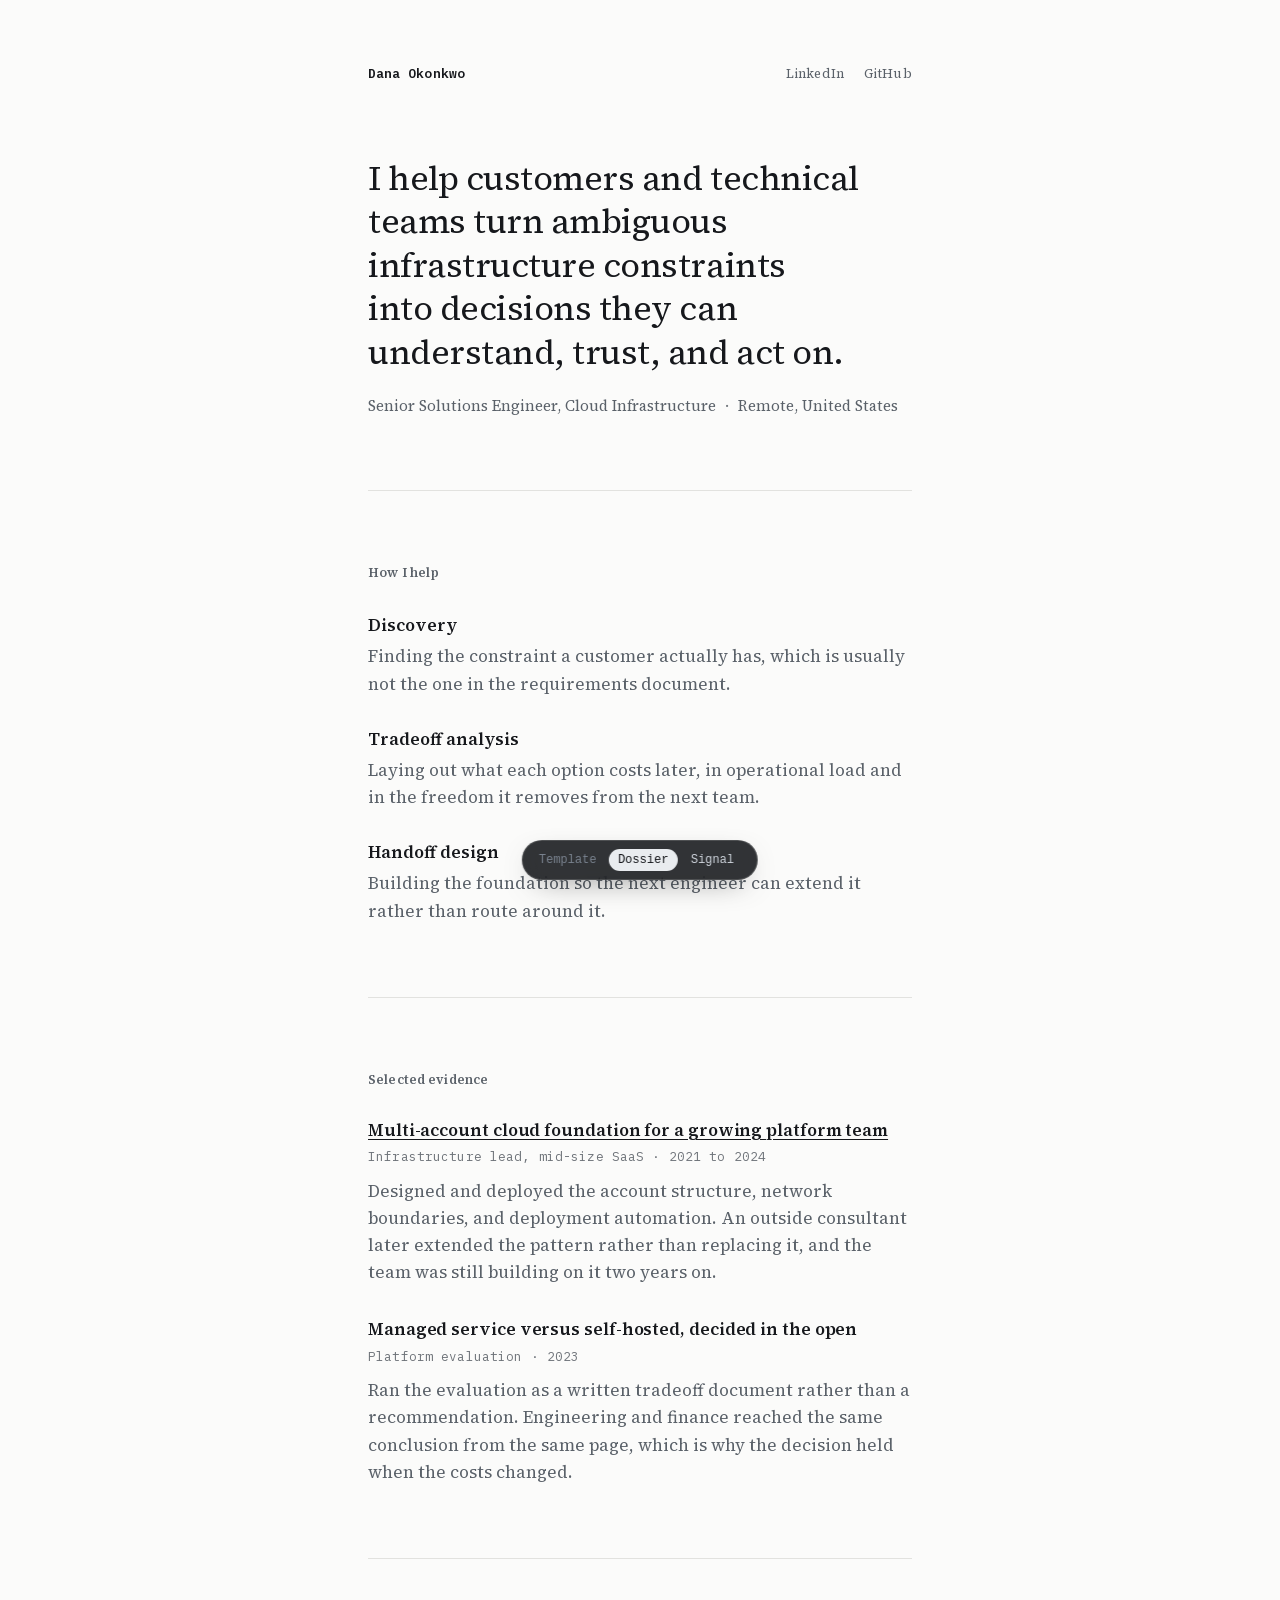
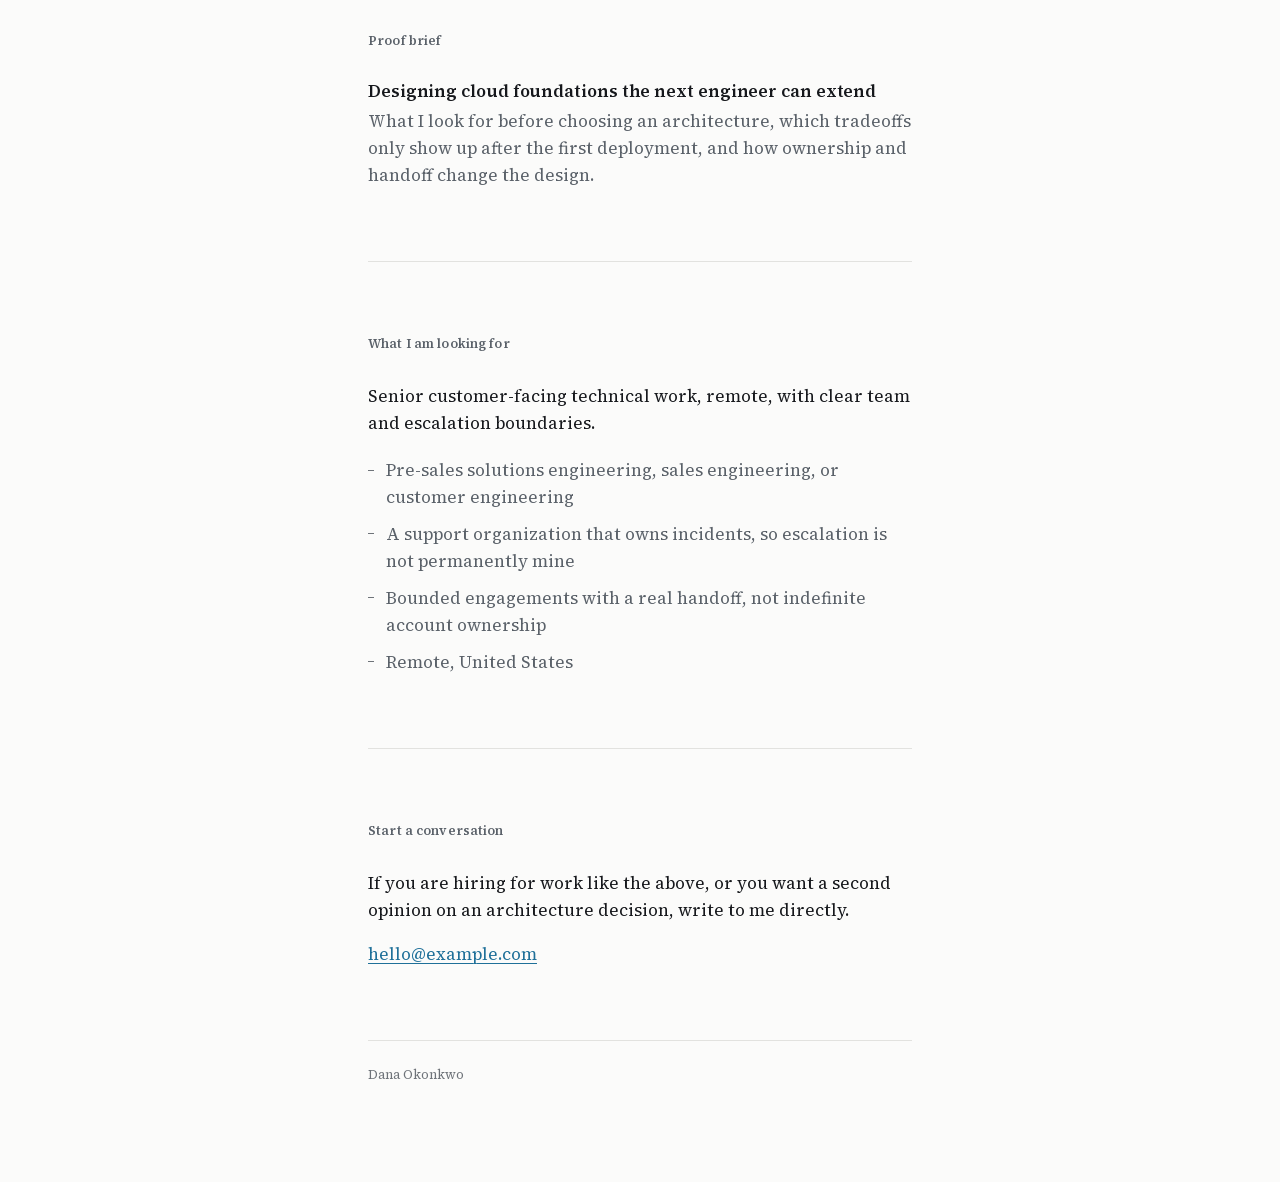
==== dossier/index.html @ f37e3291 "Update demo to v0.4.0, with the proof brief" ====
<!doctype html>
<html lang="en-US" data-theme="auto">
<head>
<meta charset="utf-8">
<meta name="viewport" content="width=device-width, initial-scale=1">

<title>Dana Okonkwo — Senior Solutions Engineer, Cloud Infrastructure</title>
<meta name="description" content="I help customers and technical teams turn ambiguous infrastructure constraints into decisions they can understand, trust, and act on.">
<meta name="robots" content="noindex, nofollow">
<link rel="canonical" href="https://taylorbanks.github.io/canonical-pages-demo/dossier/">

<!-- Fallback for hosts that will not set response headers. Real headers in
     _headers and .htaccess take precedence where they are honoured. -->
<meta http-equiv="Content-Security-Policy" content="default-src &#39;none&#39;; style-src &#39;self&#39;; img-src &#39;self&#39; data:; font-src &#39;self&#39;; script-src &#39;none&#39;; form-action &#39;none&#39;; base-uri &#39;none&#39;">

<meta property="og:type" content="profile">
<meta property="og:title" content="Dana Okonkwo — Senior Solutions Engineer, Cloud Infrastructure">
<meta property="og:description" content="I help customers and technical teams turn ambiguous infrastructure constraints into decisions they can understand, trust, and act on.">
<meta property="og:url" content="https://taylorbanks.github.io/canonical-pages-demo/dossier/">
<meta name="twitter:card" content="summary">

<link rel="preload" href="fonts/source-serif-var.woff2" as="font" type="font/woff2" crossorigin>
<link rel="stylesheet" href="style.css">

<script type="application/ld+json">
{
  "@context": "https://schema.org",
  "@graph": [
    {
      "@type": "Person",
      "@id": "https://taylorbanks.github.io/canonical-pages-demo/dossier/#person",
      "name": "Dana Okonkwo",
      "url": "https://taylorbanks.github.io/canonical-pages-demo/dossier",
      "jobTitle": "Senior Solutions Engineer, Cloud Infrastructure",
      "description": "I help customers and technical teams turn ambiguous infrastructure constraints into decisions they can understand, trust, and act on.",
      "alternateName": "Dana",
      "address": {
        "@type": "PostalAddress",
        "addressLocality": "Remote, United States"
      },
      "email": "mailto:hello@example.com",
      "sameAs": [
        "https://www.linkedin.com/in/example/",
        "https://github.com/example"
      ]
    },
    {
      "@type": "ProfilePage",
      "@id": "https://taylorbanks.github.io/canonical-pages-demo/dossier/#page",
      "url": "https://taylorbanks.github.io/canonical-pages-demo/dossier",
      "name": "Dana Okonkwo — Senior Solutions Engineer, Cloud Infrastructure",
      "mainEntity": {
        "@id": "https://taylorbanks.github.io/canonical-pages-demo/dossier/#person"
      },
      "inLanguage": "en-US"
    }
  ]
}
</script>
<link rel="stylesheet" href="../demo.css">
</head>

<body>
<a class="skip" href="#main">Skip to content</a>

<header class="masthead">
  <p class="name">Dana Okonkwo</p>

  <nav aria-label="Profiles">
    <ul class="profiles">
      <li><a href="https://www.linkedin.com/in/example/" rel="me noopener">LinkedIn</a></li><li><a href="https://github.com/example" rel="me noopener">GitHub</a></li>
    </ul>
  </nav>

</header>

<main id="main">

  <section class="lede">
    <h1>I help customers and technical teams turn ambiguous infrastructure constraints into decisions they can understand, trust, and act on.</h1>

    <p class="headline">
      <span class="seg">Senior Solutions Engineer, Cloud Infrastructure</span><span class="sep" aria-hidden="true">·</span><span class="seg loc">Remote, United States</span>
    </p>

  </section>

  <section>
    <h2>How I help</h2>
    <dl class="capabilities">

      <div>
        <dt>Discovery</dt>
        <dd>Finding the constraint a customer actually has, which is usually not the one in the requirements document.</dd>
      </div>

      <div>
        <dt>Tradeoff analysis</dt>
        <dd>Laying out what each option costs later, in operational load and in the freedom it removes from the next team.</dd>
      </div>

      <div>
        <dt>Handoff design</dt>
        <dd>Building the foundation so the next engineer can extend it rather than route around it.</dd>
      </div>

    </dl>
  </section>

  <section>
    <h2>Selected evidence</h2>

    <article class="entry">
      <h3><a href="designing-cloud-foundations/">Multi-account cloud foundation for a growing platform team</a></h3>
      <p class="meta">Infrastructure lead, mid-size SaaS · 2021 to 2024</p>
      <p>Designed and deployed the account structure, network boundaries, and deployment automation. An outside consultant later extended the pattern rather than replacing it, and the team was still building on it two years on.</p>
    </article>

    <article class="entry">
      <h3>Managed service versus self-hosted, decided in the open</h3>
      <p class="meta">Platform evaluation · 2023</p>
      <p>Ran the evaluation as a written tradeoff document rather than a recommendation. Engineering and finance reached the same conclusion from the same page, which is why the decision held when the costs changed.</p>
    </article>

  </section>

  <section>
    <h2>Proof brief</h2>
    <article class="entry">
      <h3>Designing cloud foundations the next engineer can extend</h3>
      <p>What I look for before choosing an architecture, which tradeoffs only show up after the first deployment, and how ownership and handoff change the design.</p>
    </article>
  </section>

  <section>
    <h2>What I am looking for</h2>
    <p>Senior customer-facing technical work, remote, with clear team and escalation boundaries.</p>

    <ul class="criteria">
      <li>Pre-sales solutions engineering, sales engineering, or customer engineering</li><li>A support organization that owns incidents, so escalation is not permanently mine</li><li>Bounded engagements with a real handoff, not indefinite account ownership</li><li>Remote, United States</li>
    </ul>

  </section>

  <section class="next-step">
    <h2>Start a conversation</h2>
    <p>If you are hiring for work like the above, or you want a second opinion on an architecture decision, write to me directly.</p>
    <p class="contact"><a href="mailto:hello@example.com">hello@example.com</a></p>
  </section>

</main>

<footer>
  <p>Dana Okonkwo</p>
</footer>

<div class="demo-bar">
  <span class="cap">Template</span>
  <nav aria-label="Template"><a href="../dossier/" aria-current="page" class="on">Dossier</a><a href="../signal/">Signal</a></nav>
  
</div>
</body>
</html>
---- dossier/style.css ----
/* =========================================================================
   Dossier
   Restrained, typographic, no motion, no script, no network requests.
   The only value the generator substitutes is --accent.
   ========================================================================= */

/* Fonts ship in the folder. Nothing is fetched from a CDN, so the page still
   makes zero outbound requests and the security headers stay as strict as
   they were. Source Serif is a variable file: one download covers every
   weight, which is why there is a range here instead of two @font-face rules.
   Both faces are SIL Open Font License. */

@font-face {
  font-family: "Source Serif 4";
  src: url("fonts/source-serif-var.woff2") format("woff2-variations");
  font-weight: 200 900;
  font-style: normal;
  font-display: swap;
}

@font-face {
  font-family: "IBM Plex Mono";
  src: url("fonts/plex-mono-400.woff2") format("woff2");
  font-weight: 400;
  font-style: normal;
  font-display: swap;
}

@font-face {
  font-family: "IBM Plex Mono";
  src: url("fonts/plex-mono-600.woff2") format("woff2");
  font-weight: 600;
  font-style: normal;
  font-display: swap;
}

:root {
  --accent: #1F7099;

  --ink:        #16181c;
  --ink-muted:  #5a6169;
  --ink-faint:  #6e7379;
  --page:       #fbfbfa;
  --rule:       #e2e2df;

  --measure: 34rem;
  --gap: clamp(2.5rem, 6vw, 4.5rem);

  /* Dossier reads as a document, so it is set in a serif. Signal is the sans
     one. Two templates that share a schema should not also share a face. */
  --font: "Source Serif 4", Charter, "Bitstream Charter", Georgia, serif;
  --font-mono: "IBM Plex Mono", ui-monospace, SFMono-Regular, Menlo, monospace;
}

@media (prefers-color-scheme: dark) {
  :root:not([data-theme="light"]) {
    --ink:       #e8e8e6;
    --ink-muted: #9ba1a8;
    --ink-faint: #798088;
    --page:      #121316;
    --rule:      #2a2c31;
  }
}

:root[data-theme="dark"] {
  --ink:       #e8e8e6;
  --ink-muted: #9ba1a8;
  --ink-faint: #798088;
  --page:      #121316;
  --rule:      #2a2c31;
}

/* ---------------------------------------------------------------- base --- */

*, *::before, *::after { box-sizing: border-box; }

html {
  -webkit-text-size-adjust: 100%;
  text-size-adjust: 100%;
  scroll-behavior: smooth;
}

body {
  margin: 0;
  padding: clamp(2rem, 5vw, 4rem) clamp(1.25rem, 5vw, 2rem) 6rem;
  background: var(--page);
  color: var(--ink);
  font-family: var(--font);
  font-size: clamp(1rem, 0.97rem + 0.15vw, 1.0625rem);
  line-height: 1.6;
  font-variant-numeric: tabular-nums;
  font-feature-settings: "kern", "liga";
  -webkit-font-smoothing: antialiased;
}

body > * {
  max-width: var(--measure);
  margin-inline: auto;
}

p { margin: 0 0 1rem; }
p:last-child { margin-bottom: 0; }

a {
  color: var(--accent);
  text-decoration: underline;
  text-decoration-thickness: 1px;
  text-underline-offset: 0.18em;
}

a:hover { text-decoration-thickness: 2px; }

:focus-visible {
  outline: 2px solid var(--accent);
  outline-offset: 3px;
  border-radius: 2px;
}

.skip {
  position: absolute;
  left: -9999px;
}

.skip:focus {
  position: static;
  display: inline-block;
  margin-bottom: 1rem;
}

/* ------------------------------------------------------------ masthead --- */

.masthead {
  display: flex;
  flex-wrap: wrap;
  gap: 0.75rem 1.5rem;
  align-items: baseline;
  justify-content: space-between;
  margin-bottom: var(--gap);
}

.name {
  margin: 0;
  font-family: var(--font-mono);
  font-size: 0.8125rem;
  font-weight: 600;
  letter-spacing: 0.005em;
  color: var(--ink);
}

.profiles {
  display: flex;
  flex-wrap: wrap;
  gap: 1.25rem;
  margin: 0;
  padding: 0;
  list-style: none;
  font-size: 0.8125rem;
  letter-spacing: 0.02em;
}

.profiles a {
  color: var(--ink-muted);
  text-decoration: none;
}

.profiles a:hover {
  color: var(--accent);
  text-decoration: underline;
  text-underline-offset: 0.2em;
}

/* ---------------------------------------------------------------- lede --- */

.lede { margin-bottom: var(--gap); }

h1 {
  margin: 0;
  font-size: clamp(1.5rem, 1.15rem + 1.7vw, 2.125rem);
  font-weight: 400;
  line-height: 1.28;
  letter-spacing: -0.014em;
  text-wrap: balance;
}

/* Role and location are separate flex items, so when the line runs out of room
   it breaks between them instead of orphaning the last word of the location. */

.headline {
  display: flex;
  flex-wrap: wrap;
  align-items: baseline;
  gap: 0.3rem 0.6em;
  margin: 1.25rem 0 0;
  font-size: 0.9375rem;
  color: var(--ink-muted);
}

.headline .sep { color: var(--ink-faint); }
.headline .loc { white-space: nowrap; }
.headline .seg:not(.loc) { text-wrap: balance; }

/* ------------------------------------------------------------ sections --- */

section + section,
main > section:not(.lede) {
  padding-top: var(--gap);
  border-top: 1px solid var(--rule);
  margin-top: var(--gap);
}

h2 {
  margin: 0 0 1.75rem;
  font-size: 0.8125rem;
  font-weight: 600;
  letter-spacing: 0.01em;
  color: var(--ink-muted);
}

h3 {
  margin: 0 0 0.3rem;
  font-size: 1.0625rem;
  font-weight: 600;
  line-height: 1.35;
  letter-spacing: -0.005em;
}

h3 a { color: inherit; }

/* -------------------------------------------------------- capabilities --- */

.capabilities {
  margin: 0;
  display: grid;
  gap: 1.75rem;
}

.capabilities dt {
  font-weight: 600;
  margin-bottom: 0.25rem;
}

.capabilities dd {
  margin: 0;
  color: var(--ink-muted);
}

/* ------------------------------------------------------------- entries --- */

.entry + .entry {
  margin-top: 2rem;
}

.entry .meta {
  margin: 0 0 0.7rem;
  font-family: var(--font-mono);
  font-size: 0.78125rem;
  letter-spacing: 0.01em;
  color: var(--ink-faint);
}

.entry p:not(.meta) {
  color: var(--ink-muted);
}

/* ------------------------------------------------------------ criteria --- */

.criteria {
  margin: 1.25rem 0 0;
  padding: 0;
  list-style: none;
  display: grid;
  gap: 0.6rem;
  color: var(--ink-muted);
}

.criteria li {
  padding-left: 1.1rem;
  position: relative;
}

.criteria li::before {
  content: "";
  position: absolute;
  left: 0;
  top: 0.72em;
  width: 0.4rem;
  height: 1px;
  background: var(--ink-faint);
}

/* ----------------------------------------------------------- next step --- */

.contact {
  font-size: 1.0625rem;
}

/* -------------------------------------------------------------- footer --- */

footer {
  margin-top: var(--gap);
  padding-top: 1.5rem;
  border-top: 1px solid var(--rule);
  font-size: 0.8125rem;
  color: var(--ink-faint);
}

/* --------------------------------------------------------------- print ---
   Recruiters and hiring managers print this page or save it to PDF. It should
   survive that without a stylesheet written for a screen.
   ------------------------------------------------------------------------ */

@media (prefers-reduced-motion: reduce) {
  html { scroll-behavior: auto; }
}

@media print {
  :root {
    --ink: #000;
    --ink-muted: #222;
    --ink-faint: #555;
    --page: #fff;
    --rule: #ccc;
  }

  body {
    padding: 0;
    font-size: 10.5pt;
    line-height: 1.45;
  }

  .skip, .profiles a[href^="http"]::after { display: none; }

  a { color: #000; text-decoration: none; }

  .profiles a::after,
  .contact a::after {
    content: " (" attr(href) ")";
    font-size: 8.5pt;
    color: #555;
  }

  section, .entry { break-inside: avoid; }
  h2, h3 { break-after: avoid; }
}

/* --------------------------------------------------------------- brief ---
   The proof-brief page. Same page furniture, plus the prose styles a piece of
   writing needs and the front page never did.
   ------------------------------------------------------------------------ */

.masthead .name a { color: inherit; text-decoration: none; }
.masthead .name a:hover { color: var(--accent); }

.brief h1 {
  font-size: clamp(1.5rem, 1.15rem + 1.7vw, 2.125rem);
  margin-bottom: 1.25rem;
}

.brief .standfirst {
  margin: 0 0 1.25rem;
  font-size: 1.125rem;
  line-height: 1.5;
  color: var(--ink-muted);
  text-wrap: pretty;
}

.brief .byline {
  margin: 0 0 2.5rem;
  padding-bottom: 2rem;
  border-bottom: 1px solid var(--rule);
  font-family: var(--font-mono);
  font-size: 0.78125rem;
  color: var(--ink-faint);
}

.brief .byline .sep { color: var(--rule); }

.prose > * { margin: 0 0 1.15rem; }
.prose > *:last-child { margin-bottom: 0; }

.prose p { text-wrap: pretty; }

.prose h2 {
  margin: 2.5rem 0 0.85rem;
  font-size: 1.1875rem;
  font-weight: 600;
  letter-spacing: -0.006em;
  text-transform: none;
  color: var(--ink);
}

.prose h3 {
  margin: 2rem 0 0.6rem;
  font-size: 1.0625rem;
  font-weight: 600;
}

.prose ul, .prose ol { padding-left: 1.35rem; }
.prose li { margin-bottom: 0.5rem; }
.prose li::marker { color: var(--ink-faint); }

.prose blockquote {
  margin: 2rem 0;
  padding-left: 1.25rem;
  border-left: 2px solid var(--rule);
  color: var(--ink-muted);
  font-style: italic;
}

.prose blockquote p { margin: 0; }

.prose code {
  font-family: var(--font-mono);
  font-size: 0.875em;
  padding: 0.1em 0.35em;
  border-radius: 3px;
  background: color-mix(in srgb, var(--ink) 7%, transparent);
}

.prose hr {
  margin: 2.5rem 0;
  border: 0;
  border-top: 1px solid var(--rule);
}

.back {
  margin-top: var(--gap);
  padding-top: 1.5rem;
  border-top: 1px solid var(--rule);
  font-size: 0.9375rem;
}
---- demo.css ----
/* Demo chrome. Injected into the deployed copies only; no client download
   contains this file. It carries its own colours rather than inheriting the
   page's, because it has to stay readable on a light template and a dark one.
   Fixed to the bottom so it never fights Signal's sticky masthead. */

.demo-bar {
  position: fixed;
  z-index: 100;
  left: 50%;
  bottom: 1.25rem;
  transform: translateX(-50%);

  display: flex;
  align-items: center;
  flex-wrap: wrap;
  justify-content: center;
  gap: 0.35rem 0.6rem;

  max-width: calc(100vw - 2rem);
  padding: 0.5rem 0.85rem;
  border: 1px solid rgba(255, 255, 255, 0.14);
  border-radius: 999px;
  background: rgba(16, 18, 22, 0.86);
  backdrop-filter: blur(14px) saturate(1.3);
  -webkit-backdrop-filter: blur(14px) saturate(1.3);
  box-shadow: 0 10px 30px -14px rgba(0, 0, 0, 0.7);

  font-family: ui-monospace, SFMono-Regular, "SF Mono", Menlo, Consolas, monospace;
  font-size: 0.75rem;
  line-height: 1;
  color: #cfd5dd;
}

.demo-bar nav {
  display: flex;
  gap: 0.2rem;
}

.demo-bar .cap {
  color: #79828e;
  padding-inline: 0.15rem;
}

.demo-bar .rule {
  width: 1px;
  align-self: stretch;
  margin-inline: 0.3rem;
  background: rgba(255, 255, 255, 0.14);
}

.demo-bar a {
  display: inline-block;
  padding: 0.32rem 0.6rem;
  border-radius: 999px;
  color: #cfd5dd;
  text-decoration: none;
  transition: background 0.15s ease, color 0.15s ease;
}

.demo-bar a:hover {
  background: rgba(255, 255, 255, 0.09);
  color: #fff;
  text-decoration: none;
}

.demo-bar a.on {
  background: #e9ecef;
  color: #14161a;
}

.demo-bar a:focus-visible {
  outline: 2px solid #7fb6d6;
  outline-offset: 2px;
}

/* Keep the bar clear of the page's own last line on short viewports. */
@media (max-height: 34rem) {
  .demo-bar { position: static; transform: none; margin: 2rem auto; }
}

@media print {
  .demo-bar { display: none !important; }
}
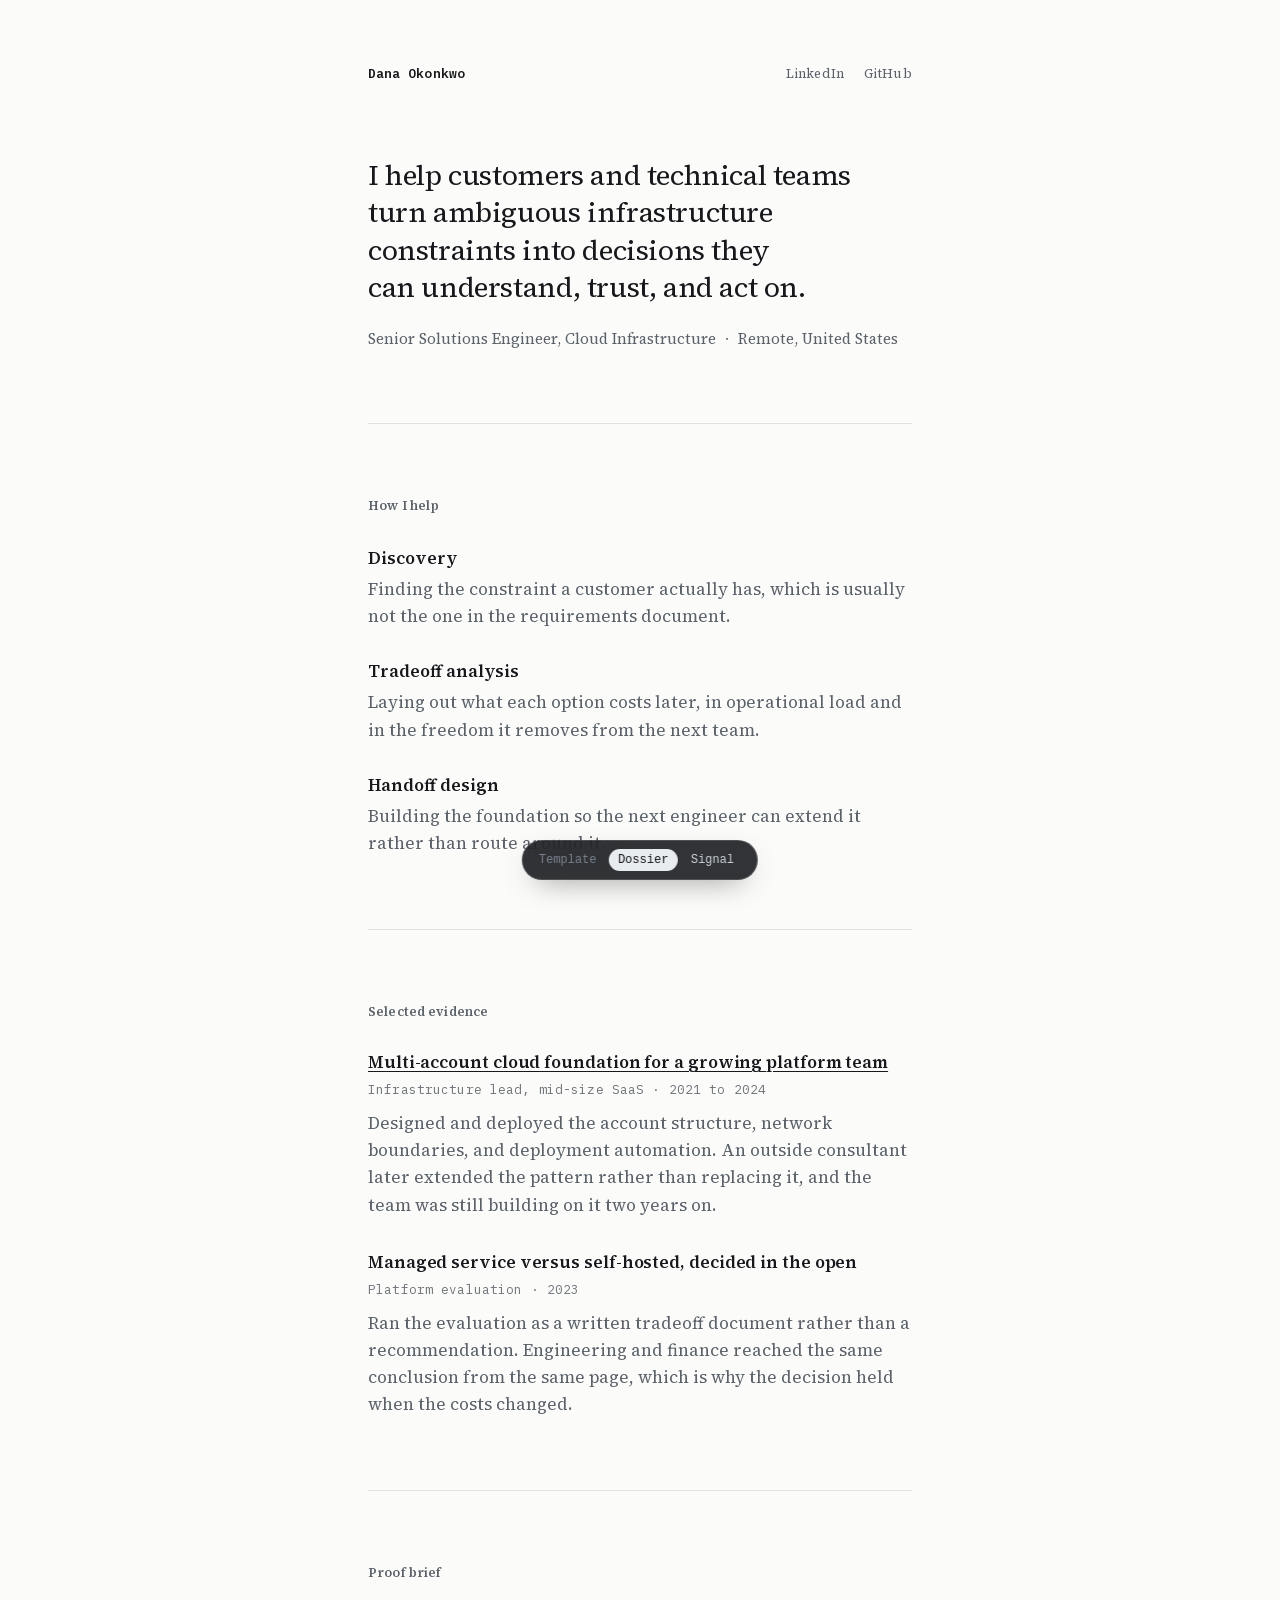
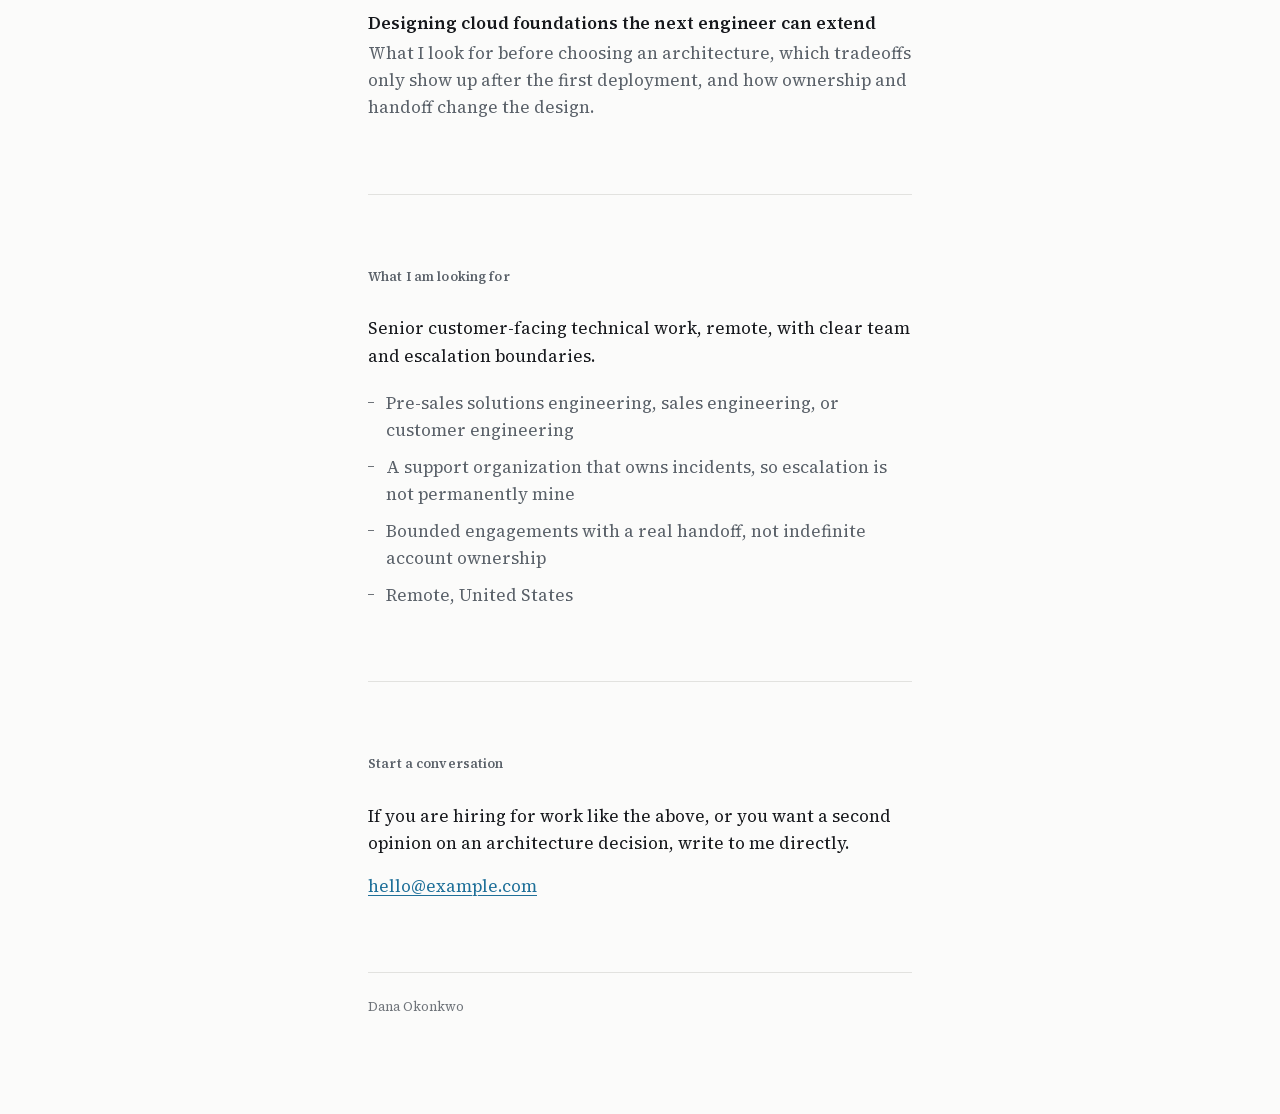
==== commit b264886c: "Light landing page" ====
--- a/dossier/index.html
+++ b/dossier/index.html
@@ -77,7 +77,7 @@
 <main id="main">
 
   <section class="lede">
-    <h1>I help customers and technical teams turn ambiguous infrastructure constraints into decisions they can understand, trust, and act on.</h1>
+    <h1 data-len="long">I help customers and technical teams turn ambiguous infrastructure constraints into decisions they can understand, trust, and act on.</h1>
 
     <p class="headline">
       <span class="seg">Senior Solutions Engineer, Cloud Infrastructure</span><span class="sep" aria-hidden="true">·</span><span class="seg loc">Remote, United States</span>
--- a/dossier/style.css
+++ b/dossier/style.css
@@ -182,6 +182,11 @@
   text-wrap: balance;
 }
 
+/* The statement sets its own size. A short line can carry display size; a full
+   sentence at that size fills the screen and stops being read. */
+h1[data-len="short"] { font-size: clamp(1.75rem, 1.3rem + 2.2vw, 2.625rem); }
+h1[data-len="long"]  { font-size: clamp(1.375rem, 1.15rem + 1.1vw, 1.75rem); line-height: 1.34; }
+
 /* Role and location are separate flex items, so when the line runs out of room
    it breaks between them instead of orphaning the last word of the location. */
 
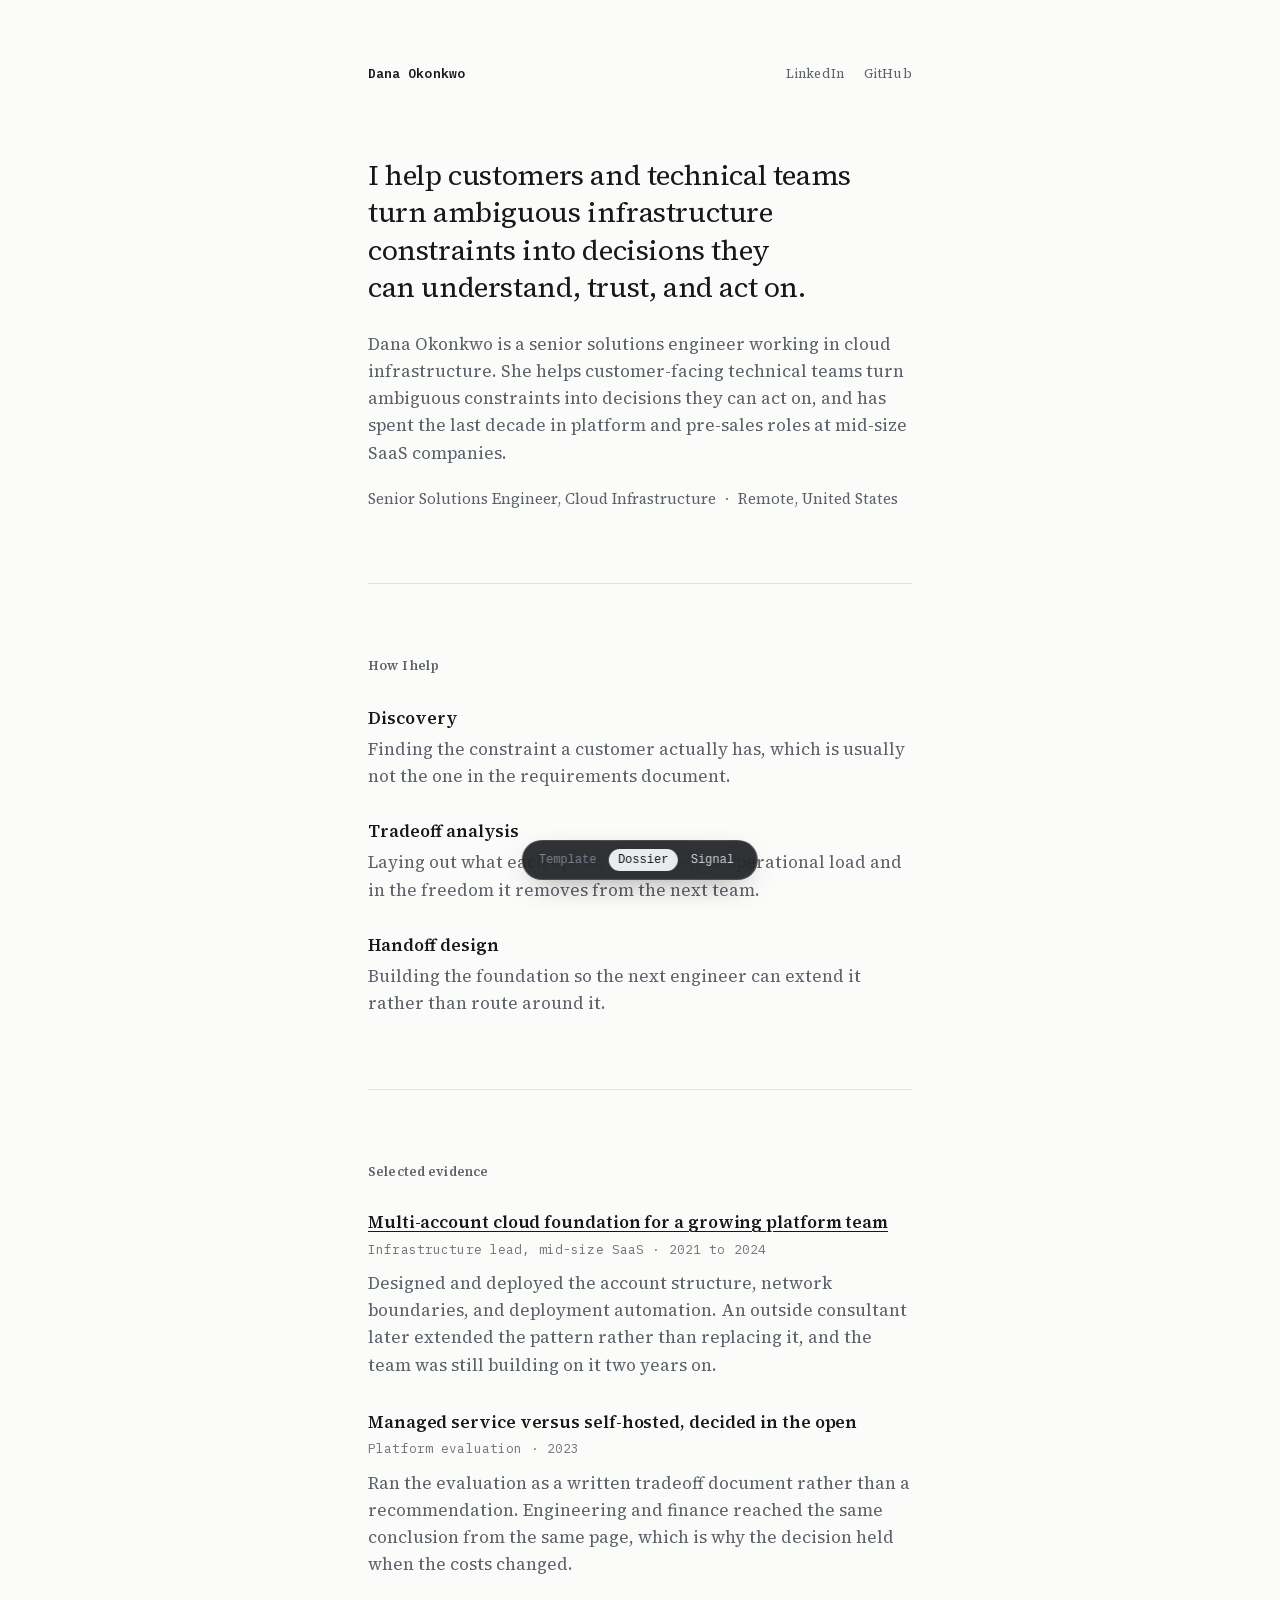
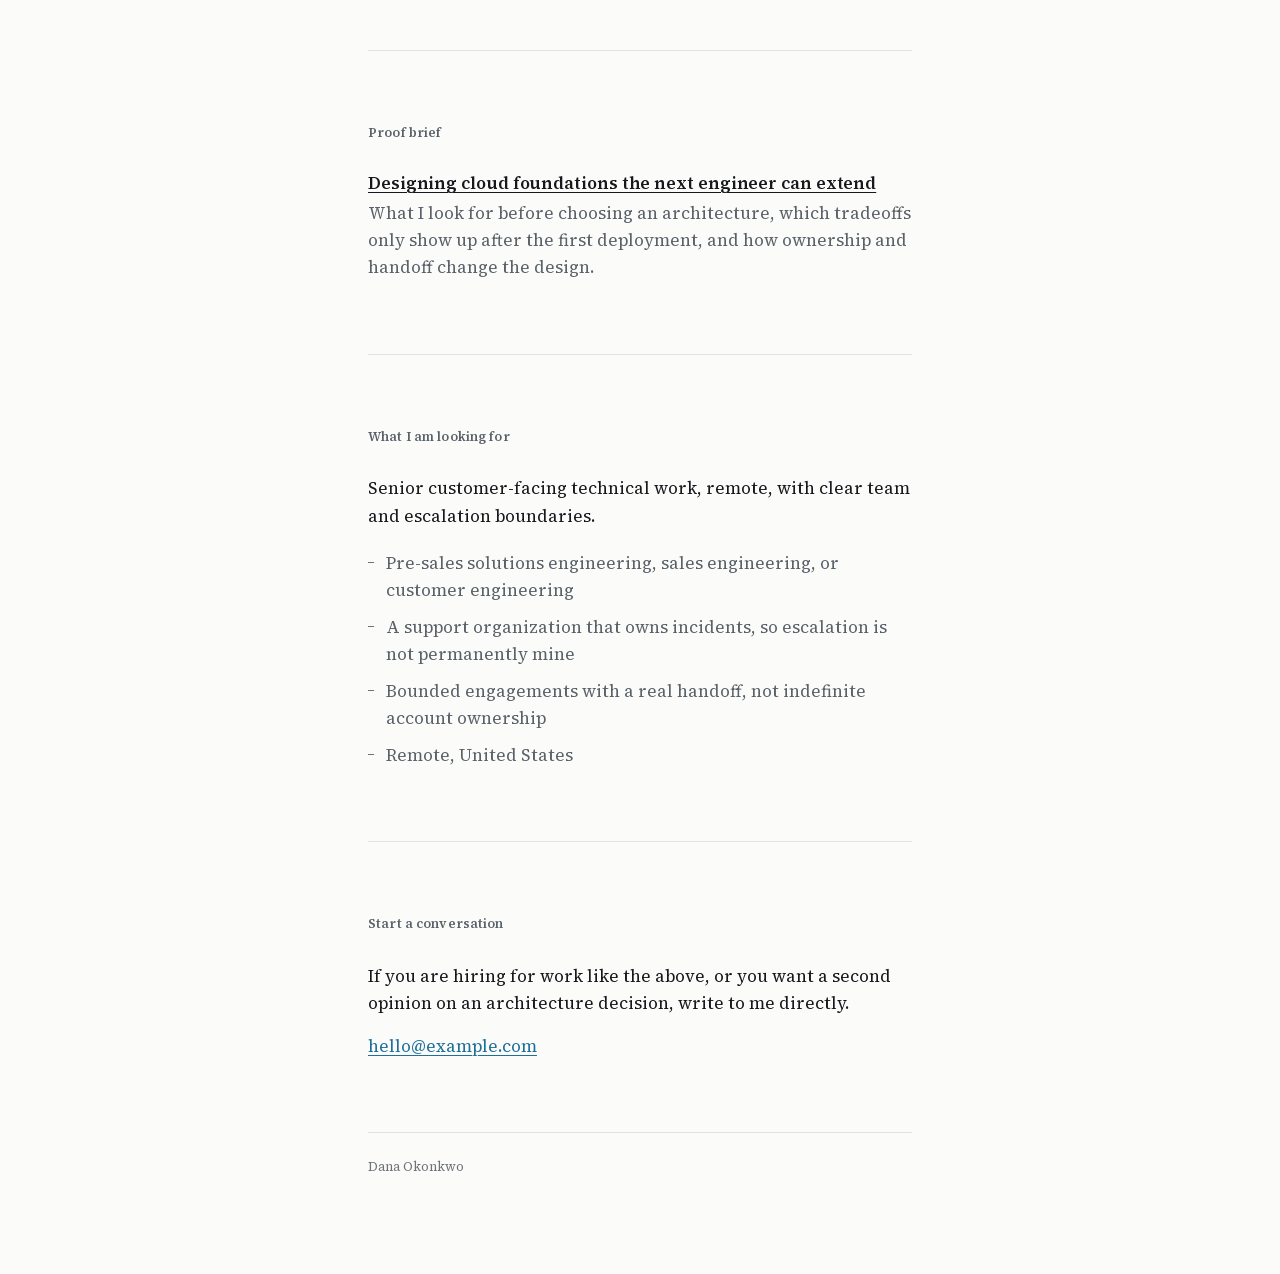
==== commit fe775bf5: "Update demo to v0.6.0" ====
--- a/dossier/index.html
+++ b/dossier/index.html
@@ -17,9 +17,13 @@
 <meta property="og:title" content="Dana Okonkwo — Senior Solutions Engineer, Cloud Infrastructure">
 <meta property="og:description" content="I help customers and technical teams turn ambiguous infrastructure constraints into decisions they can understand, trust, and act on.">
 <meta property="og:url" content="https://taylorbanks.github.io/canonical-pages-demo/dossier/">
+
+<meta property="og:locale" content="en_US">
 <meta name="twitter:card" content="summary">
 
 <link rel="preload" href="fonts/source-serif-var.woff2" as="font" type="font/woff2" crossorigin>
+
+<link rel="sitemap" type="application/xml" href="sitemap.xml">
 <link rel="stylesheet" href="style.css">
 
 <script type="application/ld+json">
@@ -30,29 +34,41 @@
       "@type": "Person",
       "@id": "https://taylorbanks.github.io/canonical-pages-demo/dossier/#person",
       "name": "Dana Okonkwo",
-      "url": "https://taylorbanks.github.io/canonical-pages-demo/dossier",
+      "url": "https://taylorbanks.github.io/canonical-pages-demo/dossier/",
       "jobTitle": "Senior Solutions Engineer, Cloud Infrastructure",
-      "description": "I help customers and technical teams turn ambiguous infrastructure constraints into decisions they can understand, trust, and act on.",
+      "description": "Dana Okonkwo is a senior solutions engineer working in cloud infrastructure. She helps customer-facing technical teams turn ambiguous constraints into decisions they can act on, and has spent the last decade in platform and pre-sales roles at mid-size SaaS companies.",
       "alternateName": "Dana",
-      "address": {
-        "@type": "PostalAddress",
-        "addressLocality": "Remote, United States"
+      "workLocation": {
+        "@type": "Place",
+        "name": "Remote, United States"
       },
-      "email": "mailto:hello@example.com",
+      "email": "hello@example.com",
+      "knowsAbout": [
+        "cloud infrastructure architecture",
+        "pre-sales solutions engineering",
+        "multi-account AWS design",
+        "technical tradeoff analysis"
+      ],
       "sameAs": [
         "https://www.linkedin.com/in/example/",
         "https://github.com/example"
+      ],
+      "subjectOf": [
+        {
+          "@id": "https://taylorbanks.github.io/canonical-pages-demo/dossier/designing-cloud-foundations/#article"
+        }
       ]
     },
     {
       "@type": "ProfilePage",
       "@id": "https://taylorbanks.github.io/canonical-pages-demo/dossier/#page",
-      "url": "https://taylorbanks.github.io/canonical-pages-demo/dossier",
+      "url": "https://taylorbanks.github.io/canonical-pages-demo/dossier/",
       "name": "Dana Okonkwo — Senior Solutions Engineer, Cloud Infrastructure",
       "mainEntity": {
         "@id": "https://taylorbanks.github.io/canonical-pages-demo/dossier/#person"
       },
-      "inLanguage": "en-US"
+      "inLanguage": "en-US",
+      "dateModified": "2026-08-14"
     }
   ]
 }
@@ -64,7 +80,7 @@
 <a class="skip" href="#main">Skip to content</a>
 
 <header class="masthead">
-  <p class="name">Dana Okonkwo</p>
+  <h1 class="name">Dana Okonkwo</h1>
 
   <nav aria-label="Profiles">
     <ul class="profiles">
@@ -77,7 +93,8 @@
 <main id="main">
 
   <section class="lede">
-    <h1 data-len="long">I help customers and technical teams turn ambiguous infrastructure constraints into decisions they can understand, trust, and act on.</h1>
+    <p class="statement" data-len="long">I help customers and technical teams turn ambiguous infrastructure constraints into decisions they can understand, trust, and act on.</p>
+    <p class="summary">Dana Okonkwo is a senior solutions engineer working in cloud infrastructure. She helps customer-facing technical teams turn ambiguous constraints into decisions they can act on, and has spent the last decade in platform and pre-sales roles at mid-size SaaS companies.</p>
 
     <p class="headline">
       <span class="seg">Senior Solutions Engineer, Cloud Infrastructure</span><span class="sep" aria-hidden="true">·</span><span class="seg loc">Remote, United States</span>
@@ -127,7 +144,7 @@
   <section>
     <h2>Proof brief</h2>
     <article class="entry">
-      <h3>Designing cloud foundations the next engineer can extend</h3>
+      <h3><a href="designing-cloud-foundations/">Designing cloud foundations the next engineer can extend</a></h3>
       <p>What I look for before choosing an architecture, which tradeoffs only show up after the first deployment, and how ownership and handoff change the design.</p>
     </article>
   </section>
--- a/dossier/style.css
+++ b/dossier/style.css
@@ -139,6 +139,7 @@
 }
 
 .name {
+  line-height: 1.3;
   margin: 0;
   font-family: var(--font-mono);
   font-size: 0.8125rem;
@@ -173,7 +174,7 @@
 
 .lede { margin-bottom: var(--gap); }
 
-h1 {
+.statement, .brief h1 {
   margin: 0;
   font-size: clamp(1.5rem, 1.15rem + 1.7vw, 2.125rem);
   font-weight: 400;
@@ -184,8 +185,8 @@
 
 /* The statement sets its own size. A short line can carry display size; a full
    sentence at that size fills the screen and stops being read. */
-h1[data-len="short"] { font-size: clamp(1.75rem, 1.3rem + 2.2vw, 2.625rem); }
-h1[data-len="long"]  { font-size: clamp(1.375rem, 1.15rem + 1.1vw, 1.75rem); line-height: 1.34; }
+.statement[data-len="short"] { font-size: clamp(1.75rem, 1.3rem + 2.2vw, 2.625rem); }
+.statement[data-len="long"]  { font-size: clamp(1.375rem, 1.15rem + 1.1vw, 1.75rem); line-height: 1.34; }
 
 /* Role and location are separate flex items, so when the line runs out of room
    it breaks between them instead of orphaning the last word of the location. */
@@ -434,3 +435,13 @@
   border-top: 1px solid var(--rule);
   font-size: 0.9375rem;
 }
+
+/* The extractable lede. Third person, opens with the name, so an engine
+   answering "who is this" has one passage to lift instead of three. */
+.summary {
+  margin: 1.5rem 0 0;
+  font-size: 1.0625rem;
+  line-height: 1.6;
+  color: var(--ink-muted);
+  text-wrap: pretty;
+}
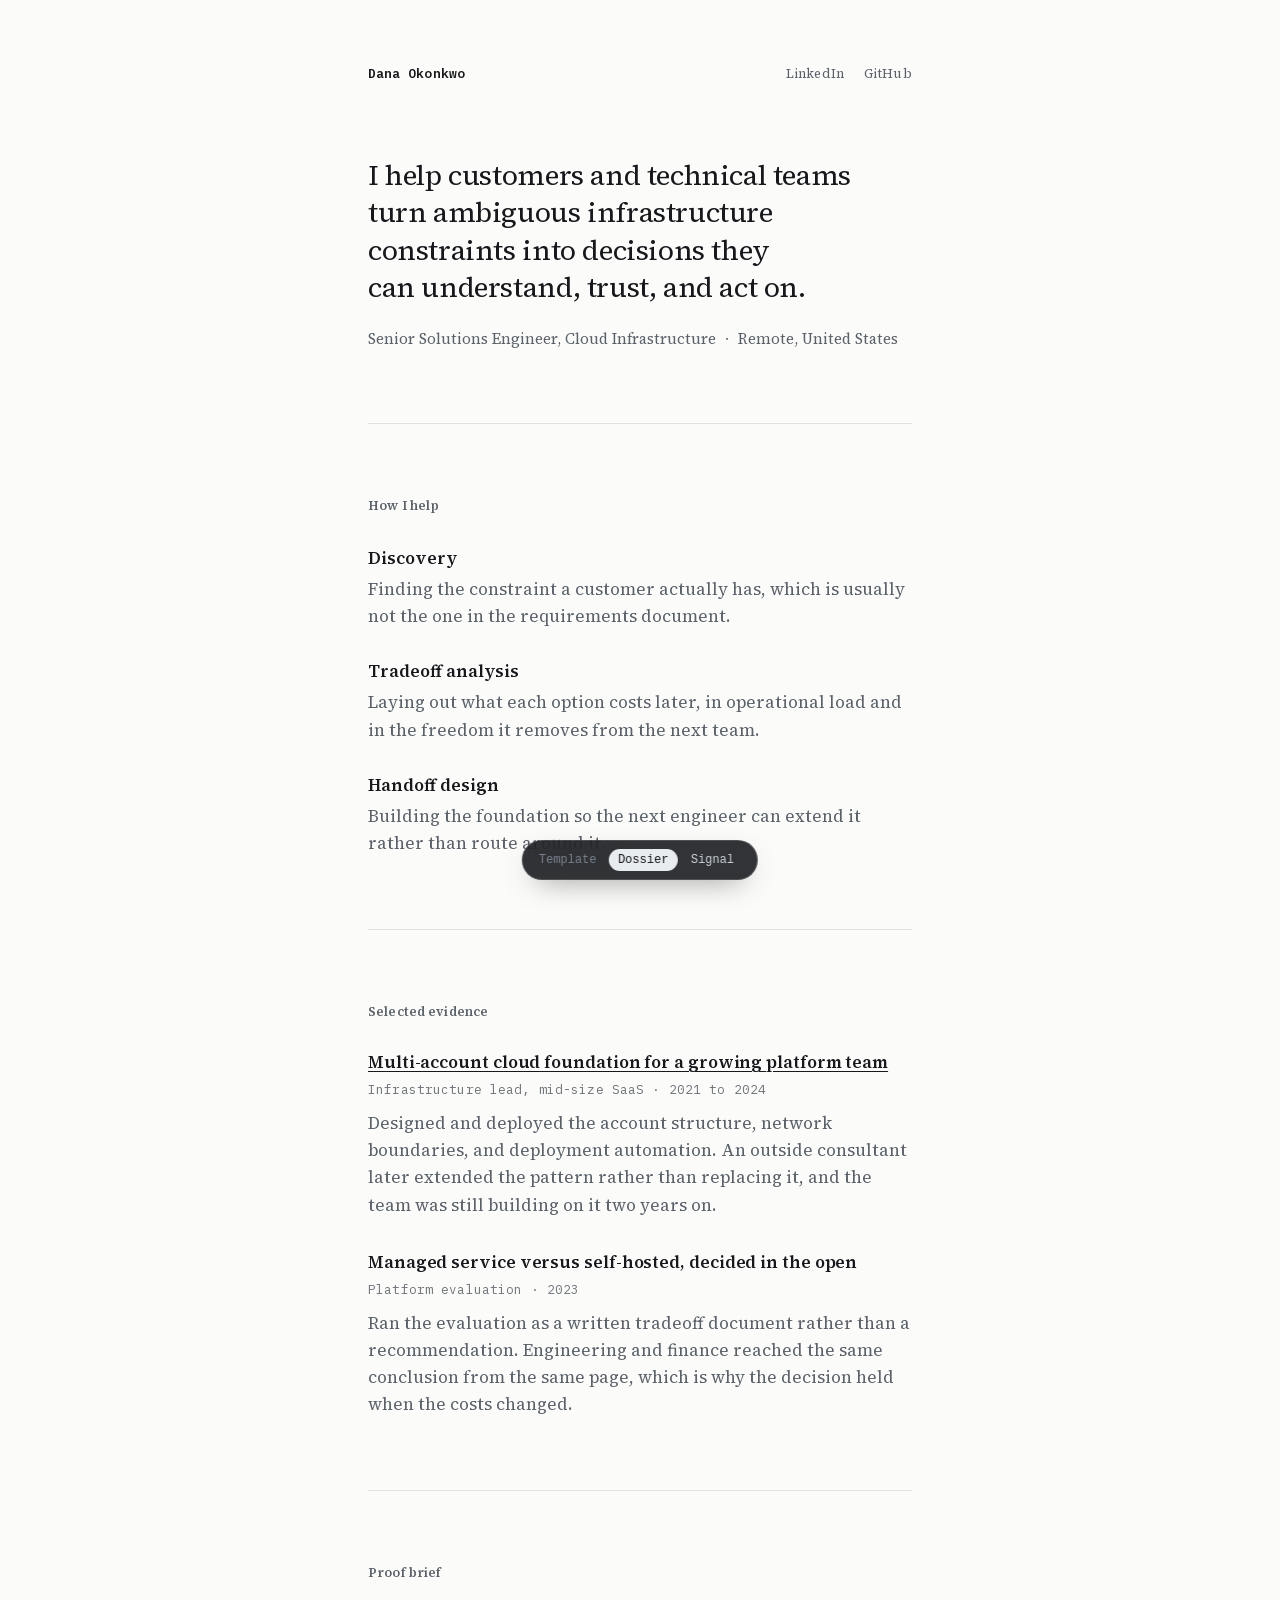
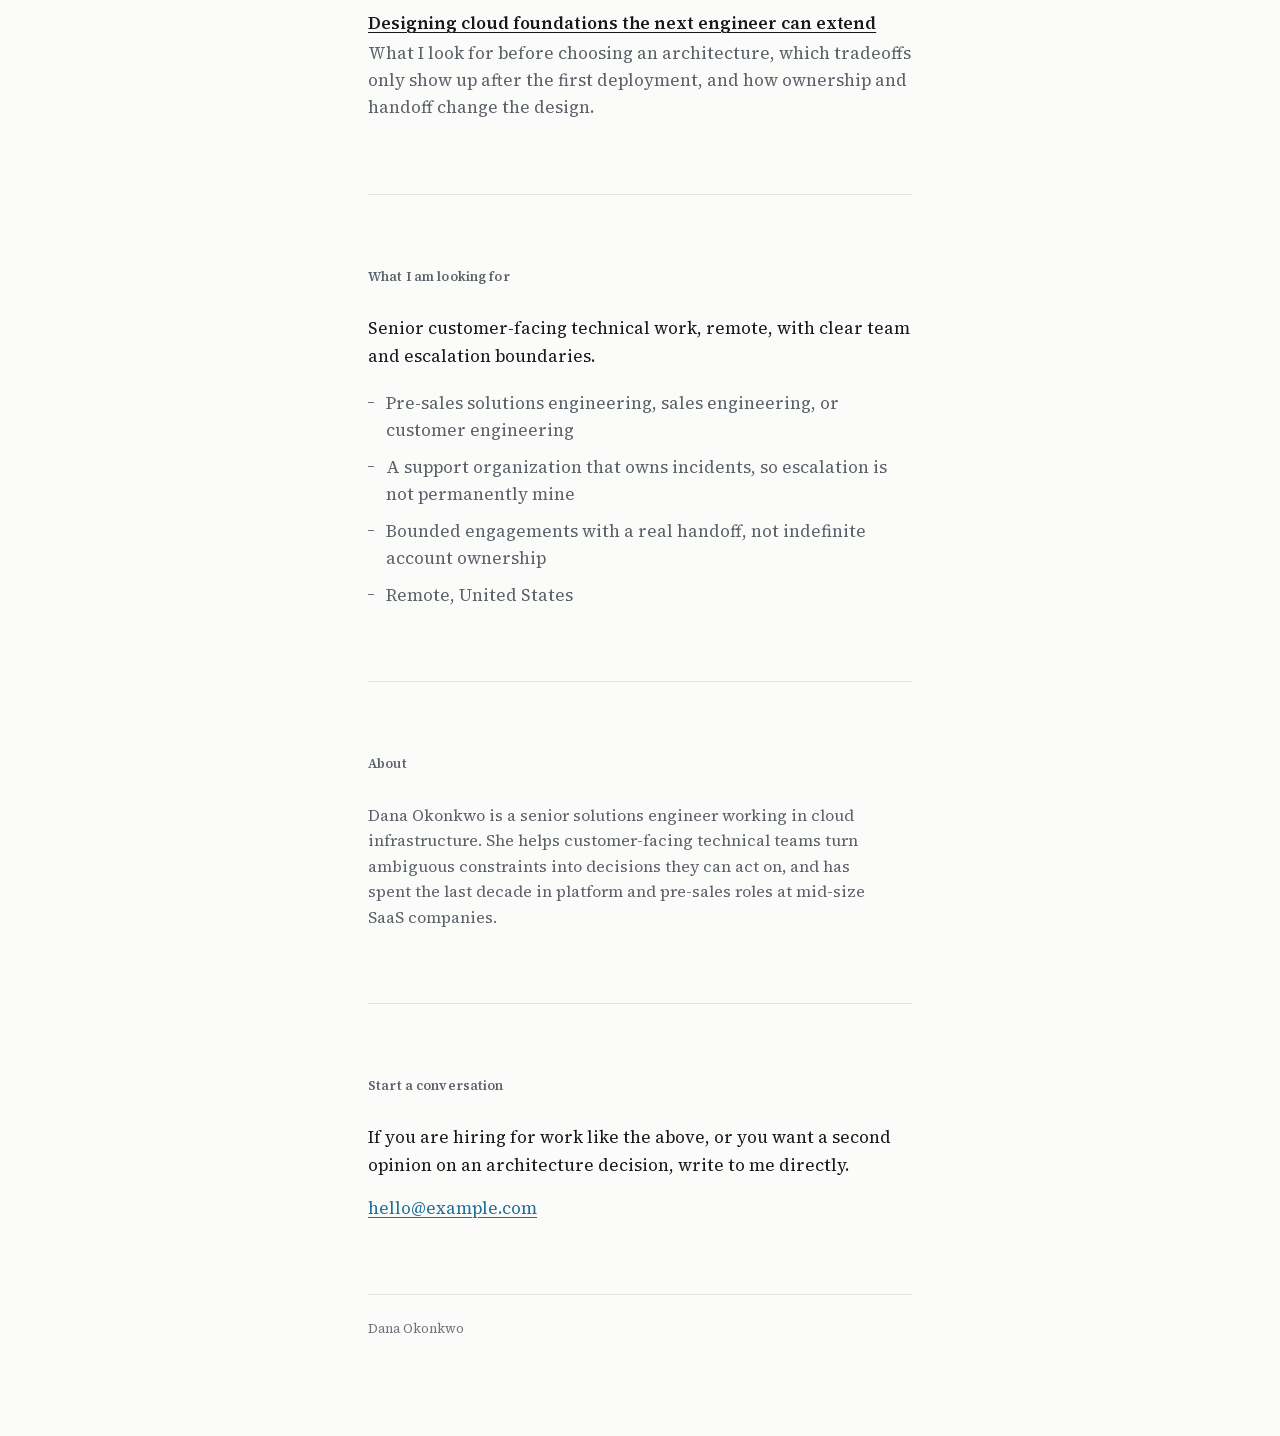
==== commit d8574368: "Update demo to v0.6.1" ====
--- a/dossier/index.html
+++ b/dossier/index.html
@@ -94,7 +94,6 @@
 
   <section class="lede">
     <p class="statement" data-len="long">I help customers and technical teams turn ambiguous infrastructure constraints into decisions they can understand, trust, and act on.</p>
-    <p class="summary">Dana Okonkwo is a senior solutions engineer working in cloud infrastructure. She helps customer-facing technical teams turn ambiguous constraints into decisions they can act on, and has spent the last decade in platform and pre-sales roles at mid-size SaaS companies.</p>
 
     <p class="headline">
       <span class="seg">Senior Solutions Engineer, Cloud Infrastructure</span><span class="sep" aria-hidden="true">·</span><span class="seg loc">Remote, United States</span>
@@ -159,6 +158,11 @@
 
   </section>
 
+  <section>
+    <h2>About</h2>
+    <p class="summary">Dana Okonkwo is a senior solutions engineer working in cloud infrastructure. She helps customer-facing technical teams turn ambiguous constraints into decisions they can act on, and has spent the last decade in platform and pre-sales roles at mid-size SaaS companies.</p>
+  </section>
+
   <section class="next-step">
     <h2>Start a conversation</h2>
     <p>If you are hiring for work like the above, or you want a second opinion on an architecture decision, write to me directly.</p>
--- a/dossier/style.css
+++ b/dossier/style.css
@@ -436,11 +436,13 @@
   font-size: 0.9375rem;
 }
 
-/* The extractable lede. Third person, opens with the name, so an engine
-   answering "who is this" has one passage to lift instead of three. */
+/* Third person, opens with the name. It sits below the evidence rather than
+   under the hero: the hero already names the person and states the claim, so
+   repeating it up top read as duplication to a human and added nothing for a
+   machine. Here it reads as a bio. */
 .summary {
-  margin: 1.5rem 0 0;
-  font-size: 1.0625rem;
+  margin: 0;
+  font-size: 1rem;
   line-height: 1.6;
   color: var(--ink-muted);
   text-wrap: pretty;
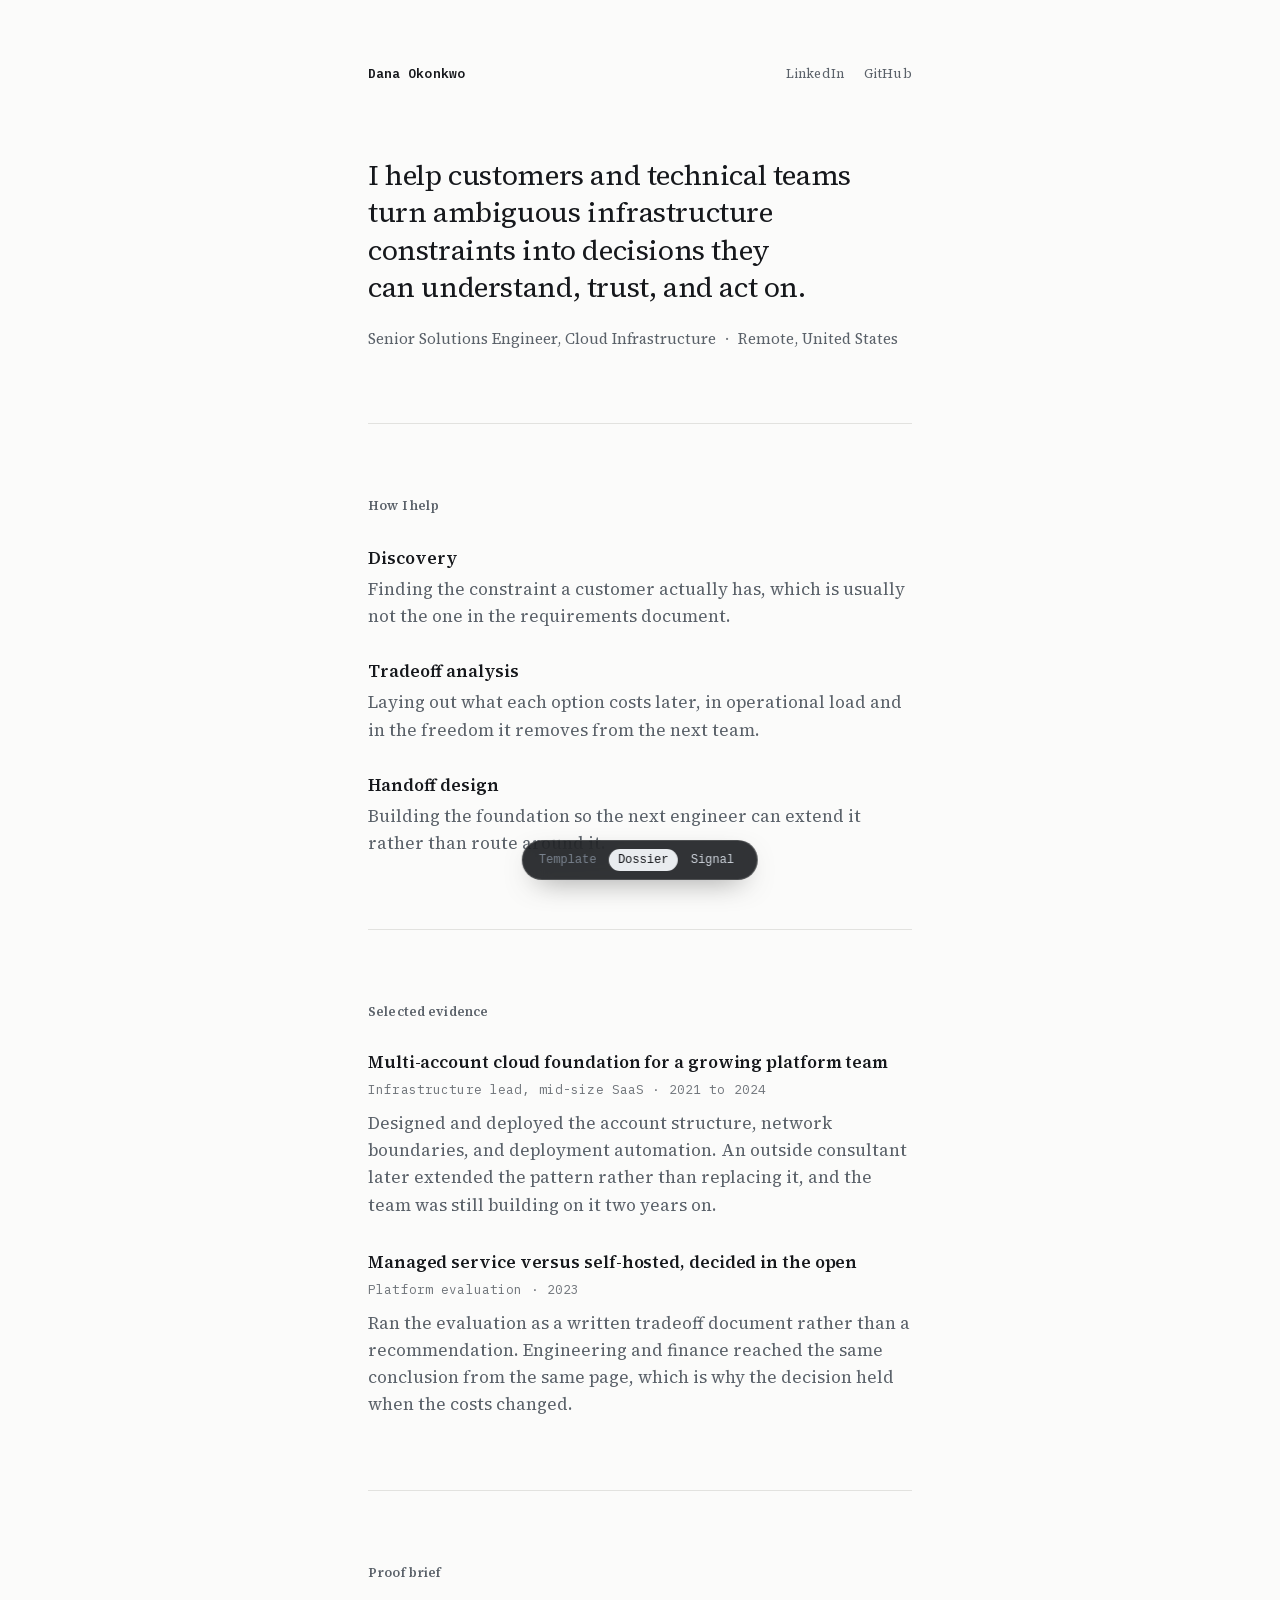
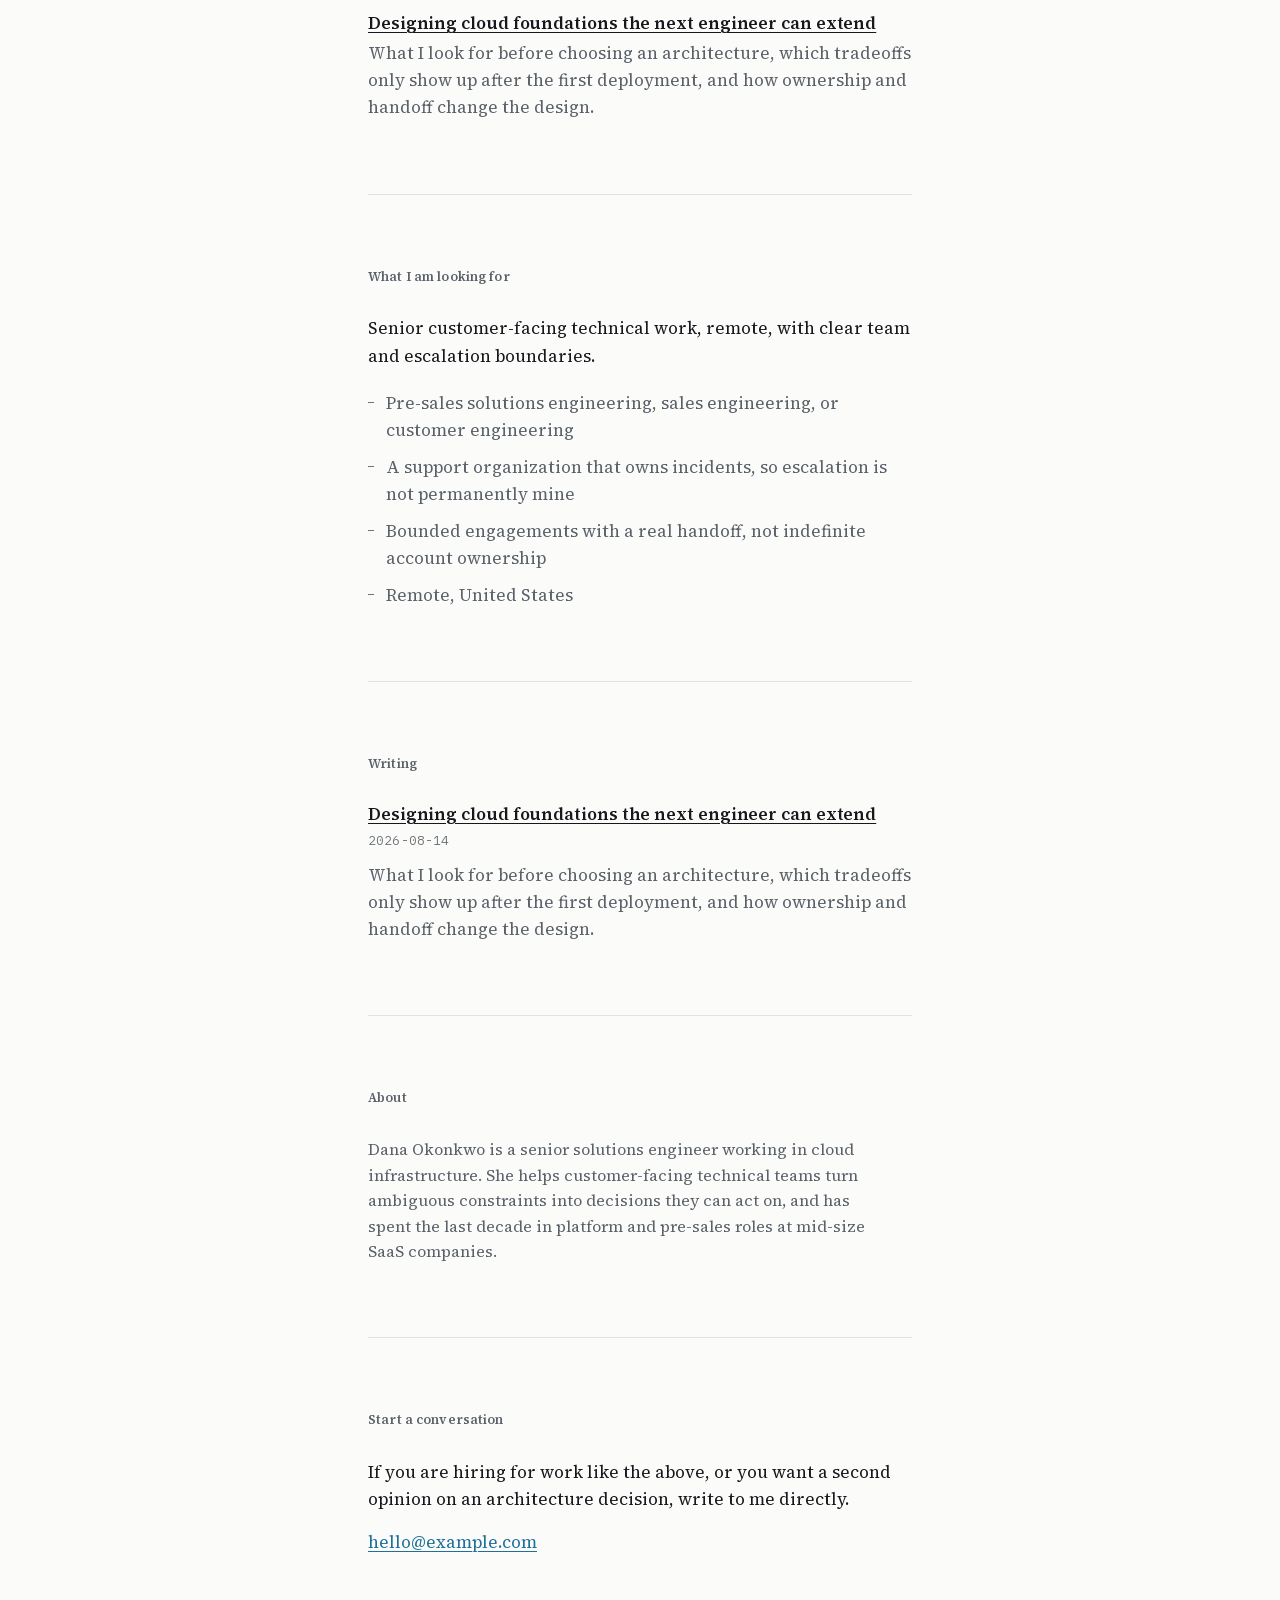
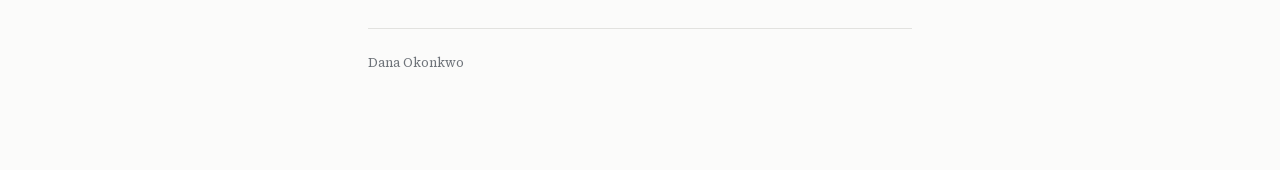
==== commit 7ca2a0f5: "Update demo to v0.7.0" ====
--- a/dossier/index.html
+++ b/dossier/index.html
@@ -5,7 +5,7 @@
 <meta name="viewport" content="width=device-width, initial-scale=1">
 
 <title>Dana Okonkwo — Senior Solutions Engineer, Cloud Infrastructure</title>
-<meta name="description" content="I help customers and technical teams turn ambiguous infrastructure constraints into decisions they can understand, trust, and act on.">
+<meta name="description" content="Dana Okonkwo is a senior solutions engineer working in cloud infrastructure. She helps customer-facing technical teams turn ambiguous constraints into decisions they can act on, and has spent the last decade in platform and pre-sales roles at mid-size SaaS companies.">
 <meta name="robots" content="noindex, nofollow">
 <link rel="canonical" href="https://taylorbanks.github.io/canonical-pages-demo/dossier/">
 
@@ -15,7 +15,7 @@
 
 <meta property="og:type" content="profile">
 <meta property="og:title" content="Dana Okonkwo — Senior Solutions Engineer, Cloud Infrastructure">
-<meta property="og:description" content="I help customers and technical teams turn ambiguous infrastructure constraints into decisions they can understand, trust, and act on.">
+<meta property="og:description" content="Dana Okonkwo is a senior solutions engineer working in cloud infrastructure. She helps customer-facing technical teams turn ambiguous constraints into decisions they can act on, and has spent the last decade in platform and pre-sales roles at mid-size SaaS companies.">
 <meta property="og:url" content="https://taylorbanks.github.io/canonical-pages-demo/dossier/">
 
 <meta property="og:locale" content="en_US">
@@ -23,7 +23,6 @@
 
 <link rel="preload" href="fonts/source-serif-var.woff2" as="font" type="font/woff2" crossorigin>
 
-<link rel="sitemap" type="application/xml" href="sitemap.xml">
 <link rel="stylesheet" href="style.css">
 
 <script type="application/ld+json">
@@ -52,11 +51,6 @@
       "sameAs": [
         "https://www.linkedin.com/in/example/",
         "https://github.com/example"
-      ],
-      "subjectOf": [
-        {
-          "@id": "https://taylorbanks.github.io/canonical-pages-demo/dossier/designing-cloud-foundations/#article"
-        }
       ]
     },
     {
@@ -69,6 +63,17 @@
       },
       "inLanguage": "en-US",
       "dateModified": "2026-08-14"
+    },
+    {
+      "@type": "Article",
+      "@id": "https://taylorbanks.github.io/canonical-pages-demo/dossier/designing-cloud-foundations/#article",
+      "headline": "Designing cloud foundations the next engineer can extend",
+      "url": "https://taylorbanks.github.io/canonical-pages-demo/dossier/designing-cloud-foundations/",
+      "author": {
+        "@id": "https://taylorbanks.github.io/canonical-pages-demo/dossier/#person"
+      },
+      "description": "What I look for before choosing an architecture, which tradeoffs only show up after the first deployment, and how ownership and handoff change the design.",
+      "datePublished": "2026-08-14"
     }
   ]
 }
@@ -80,6 +85,7 @@
 <a class="skip" href="#main">Skip to content</a>
 
 <header class="masthead">
+
   <h1 class="name">Dana Okonkwo</h1>
 
   <nav aria-label="Profiles">
@@ -127,7 +133,7 @@
     <h2>Selected evidence</h2>
 
     <article class="entry">
-      <h3><a href="designing-cloud-foundations/">Multi-account cloud foundation for a growing platform team</a></h3>
+      <h3>Multi-account cloud foundation for a growing platform team</h3>
       <p class="meta">Infrastructure lead, mid-size SaaS · 2021 to 2024</p>
       <p>Designed and deployed the account structure, network boundaries, and deployment automation. An outside consultant later extended the pattern rather than replacing it, and the team was still building on it two years on.</p>
     </article>
@@ -155,6 +161,17 @@
     <ul class="criteria">
       <li>Pre-sales solutions engineering, sales engineering, or customer engineering</li><li>A support organization that owns incidents, so escalation is not permanently mine</li><li>Bounded engagements with a real handoff, not indefinite account ownership</li><li>Remote, United States</li>
     </ul>
+
+  </section>
+
+  <section>
+    <h2>Writing</h2>
+
+    <article class="entry">
+      <h3><a href="designing-cloud-foundations/">Designing cloud foundations the next engineer can extend</a></h3>
+      <p class="meta">2026-08-14</p>
+      <p>What I look for before choosing an architecture, which tradeoffs only show up after the first deployment, and how ownership and handoff change the design.</p>
+    </article>
 
   </section>
 
--- a/dossier/style.css
+++ b/dossier/style.css
@@ -447,3 +447,14 @@
   color: var(--ink-muted);
   text-wrap: pretty;
 }
+
+/* A photo is the strongest visible cue that a page is about a person, and it
+   is what a share card and a search result show beside the name. */
+.avatar {
+  width: 3.5rem;
+  height: 3.5rem;
+  border-radius: 50%;
+  object-fit: cover;
+  display: block;
+  margin-bottom: 0.9rem;
+}
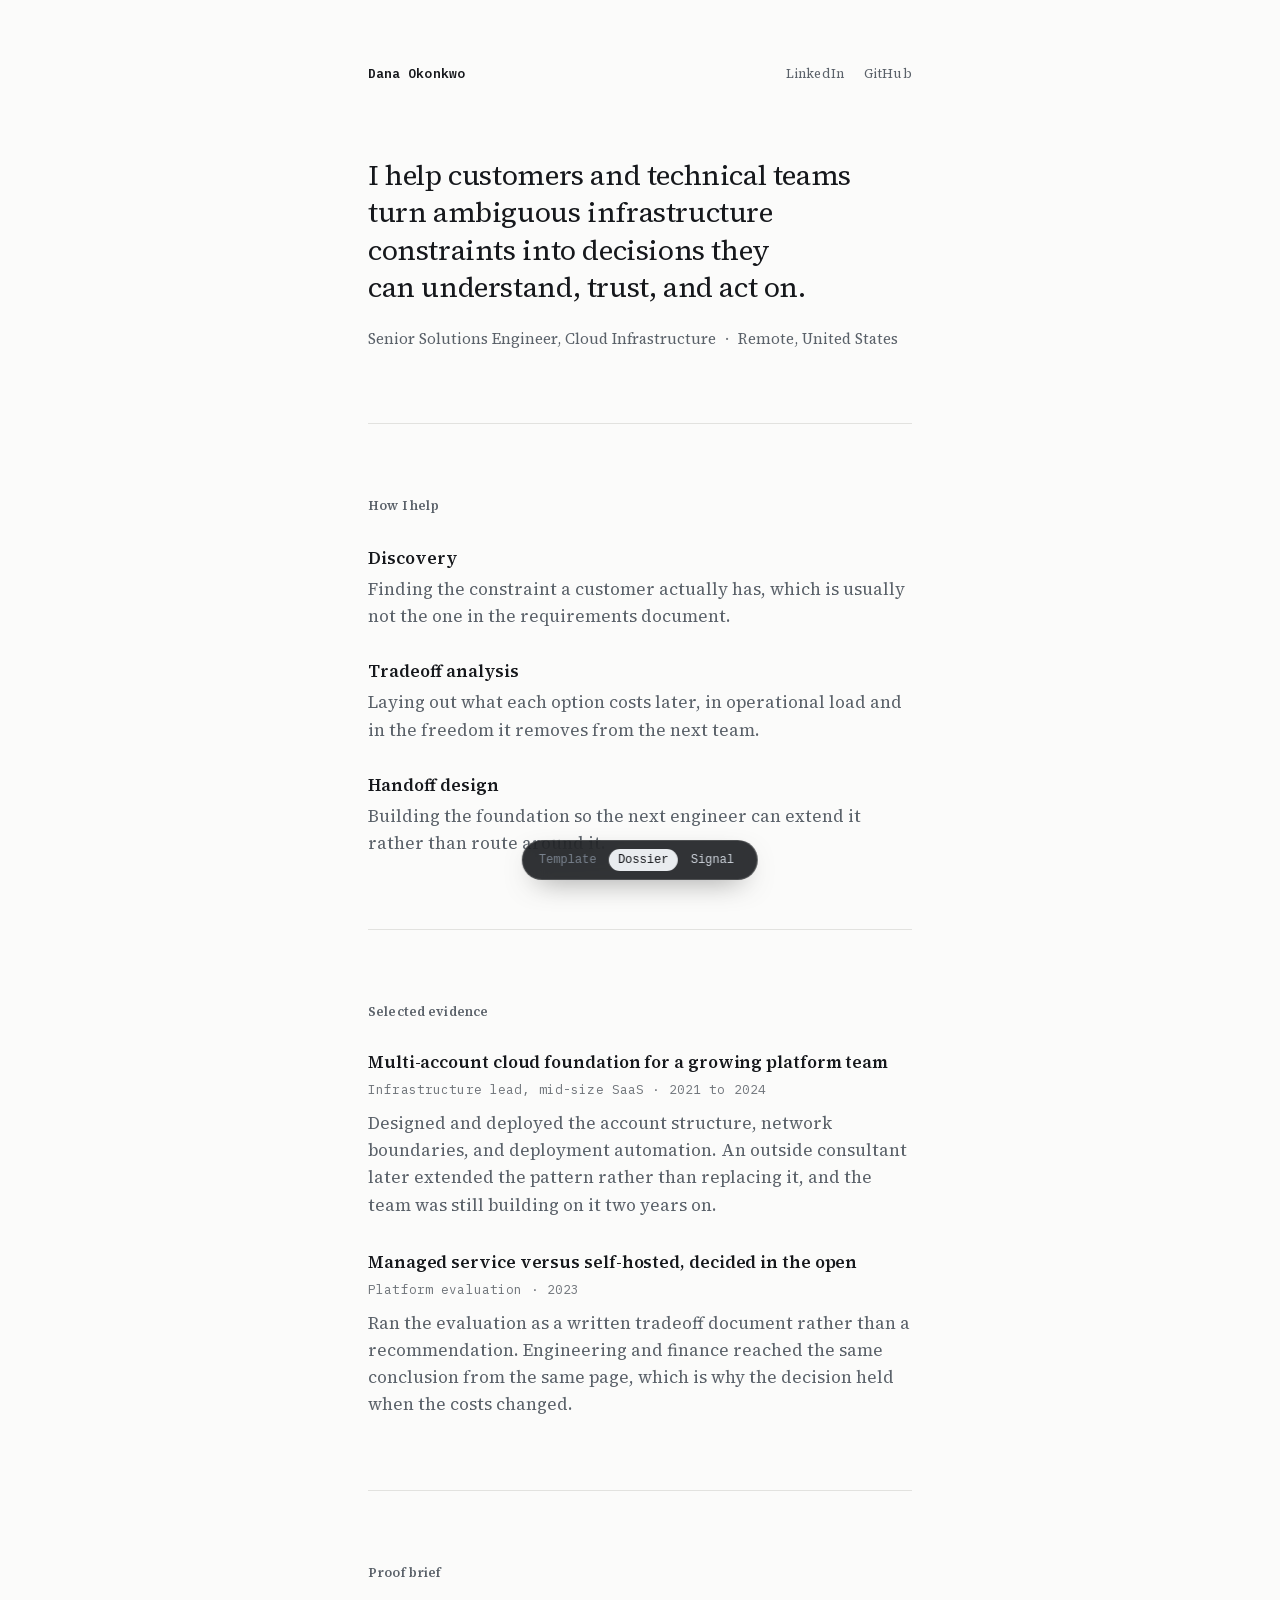
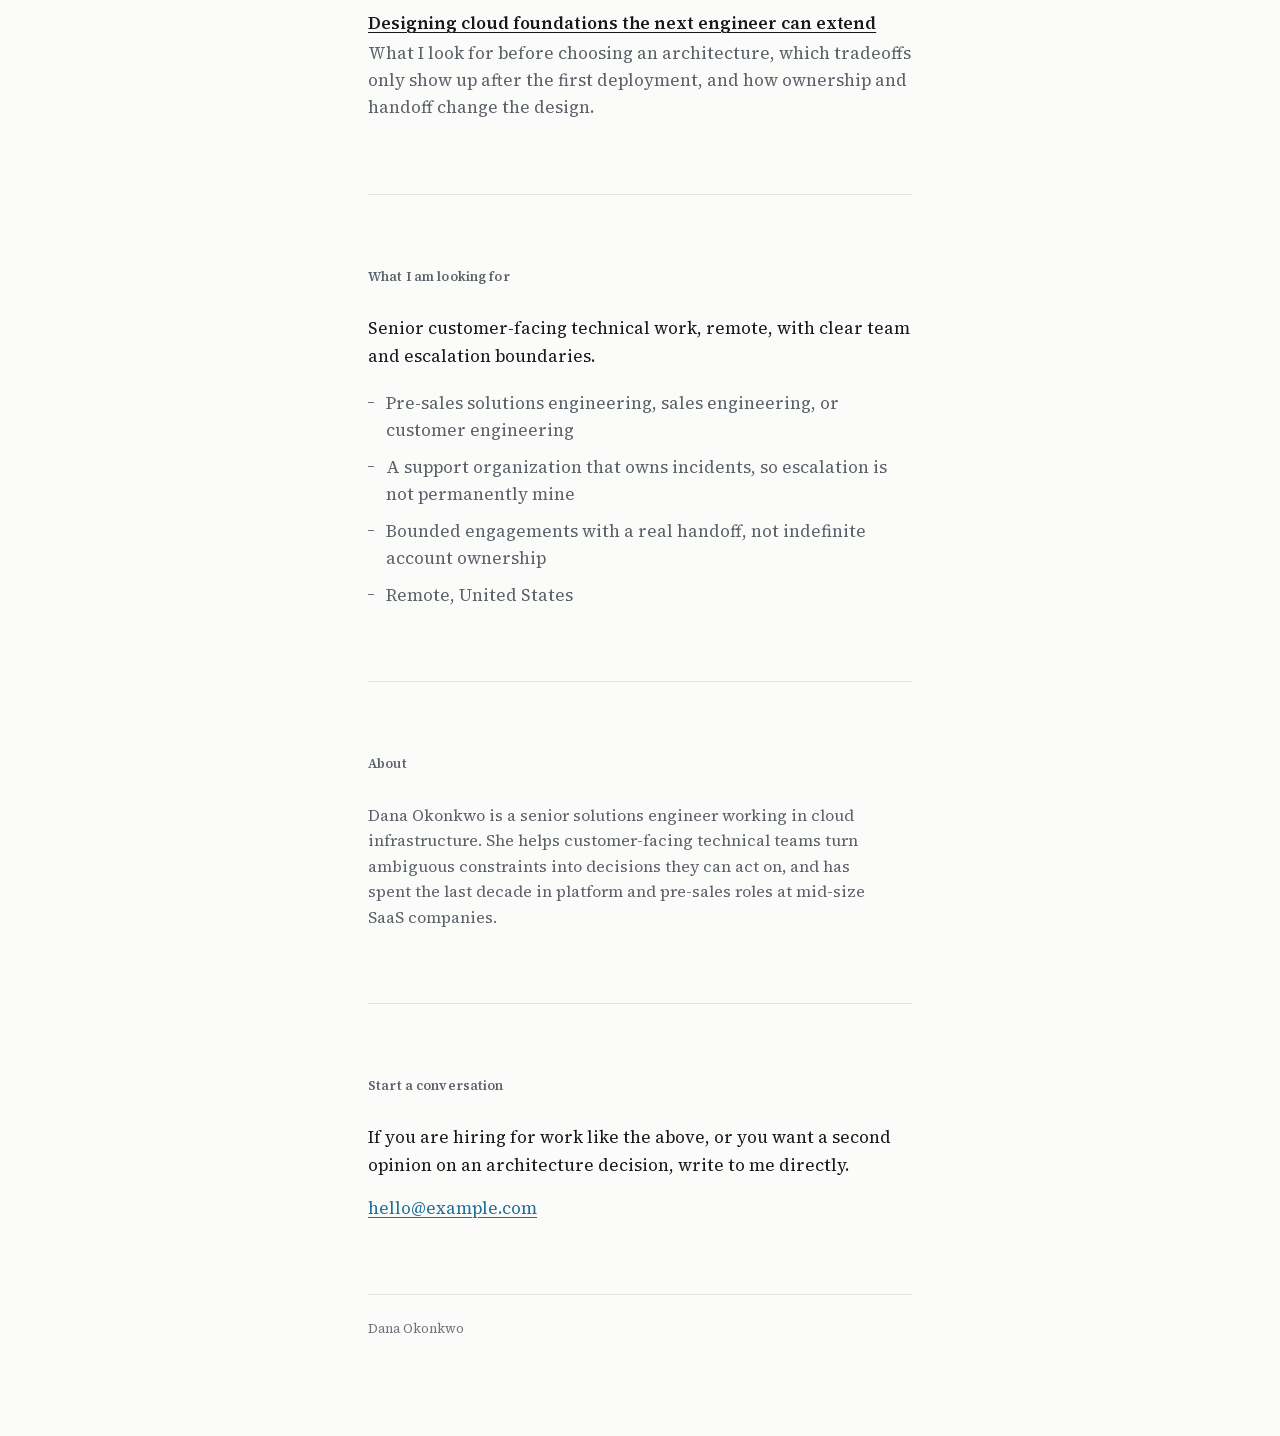
==== commit 3a5a3078: "Update demo to v0.7.1" ====
--- a/dossier/index.html
+++ b/dossier/index.html
@@ -22,6 +22,8 @@
 <meta name="twitter:card" content="summary">
 
 <link rel="preload" href="fonts/source-serif-var.woff2" as="font" type="font/woff2" crossorigin>
+
+<link rel="me" href="https://www.linkedin.com/in/example/"><link rel="me" href="https://github.com/example">
 
 <link rel="stylesheet" href="style.css">
 
@@ -165,17 +167,6 @@
   </section>
 
   <section>
-    <h2>Writing</h2>
-
-    <article class="entry">
-      <h3><a href="designing-cloud-foundations/">Designing cloud foundations the next engineer can extend</a></h3>
-      <p class="meta">2026-08-14</p>
-      <p>What I look for before choosing an architecture, which tradeoffs only show up after the first deployment, and how ownership and handoff change the design.</p>
-    </article>
-
-  </section>
-
-  <section>
     <h2>About</h2>
     <p class="summary">Dana Okonkwo is a senior solutions engineer working in cloud infrastructure. She helps customer-facing technical teams turn ambiguous constraints into decisions they can act on, and has spent the last decade in platform and pre-sales roles at mid-size SaaS companies.</p>
   </section>
--- a/dossier/style.css
+++ b/dossier/style.css
@@ -458,3 +458,13 @@
   display: block;
   margin-bottom: 0.9rem;
 }
+
+/* A brief is the page most likely to be reached from outside, and on its own
+   it only says who wrote it, not what they do. */
+.author-note {
+  margin: 0 0 2rem;
+  padding-bottom: 1.5rem;
+  border-bottom: 1px solid var(--rule);
+  font-size: 0.9375rem;
+  color: var(--ink-muted);
+}
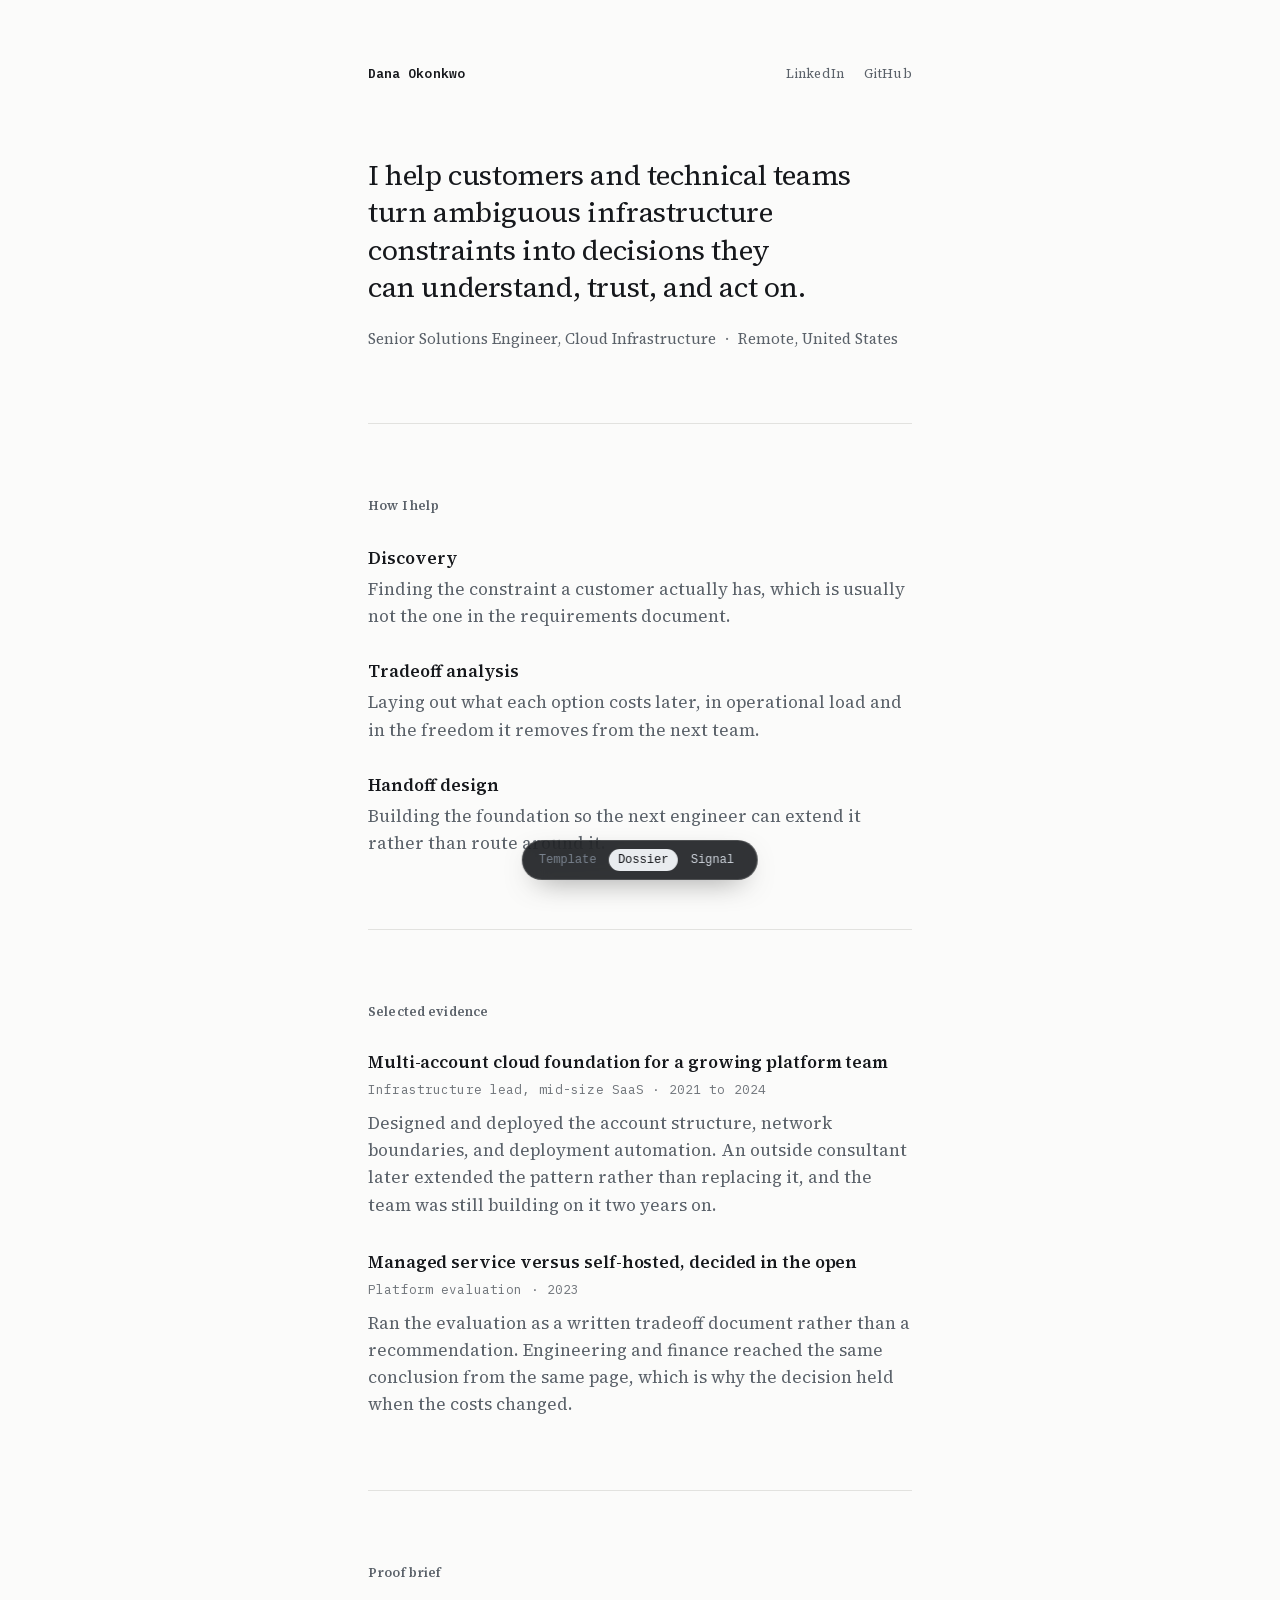
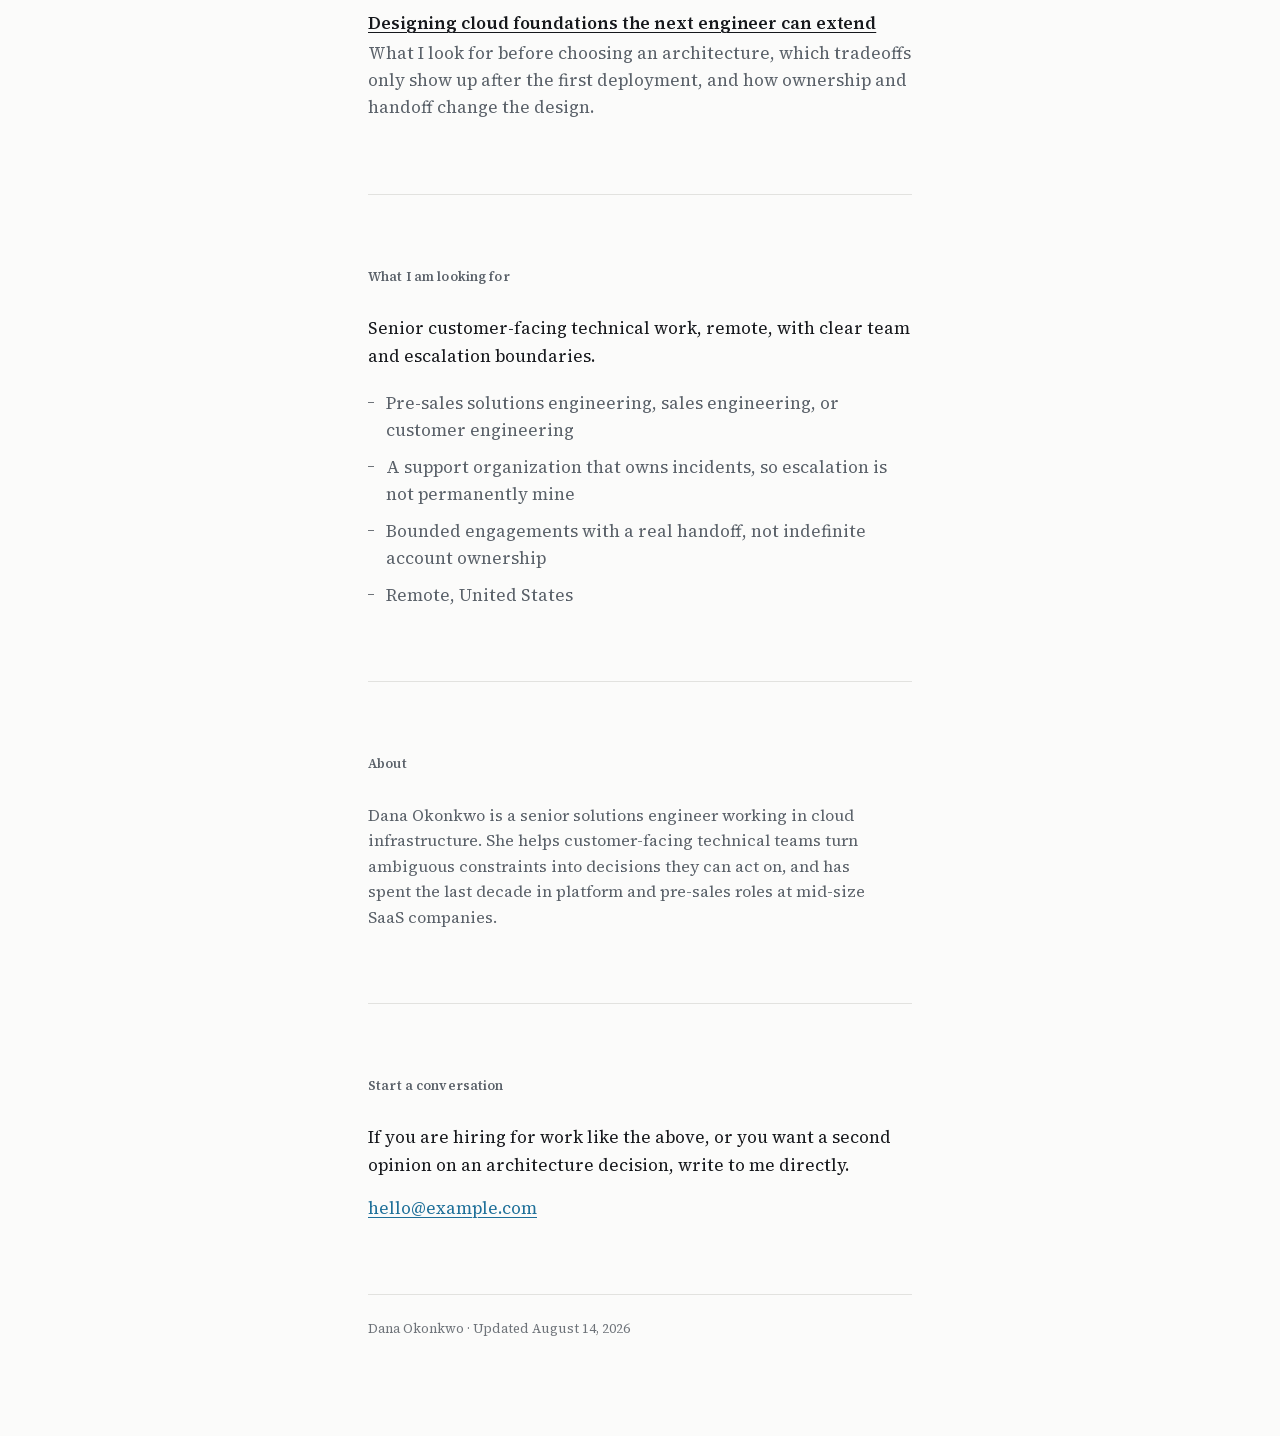
==== commit 27ad7852: "Update demo to v0.8.2" ====
--- a/dossier/index.html
+++ b/dossier/index.html
@@ -175,12 +175,13 @@
     <h2>Start a conversation</h2>
     <p>If you are hiring for work like the above, or you want a second opinion on an architecture decision, write to me directly.</p>
     <p class="contact"><a href="mailto:hello@example.com">hello@example.com</a></p>
+
   </section>
 
 </main>
 
 <footer>
-  <p>Dana Okonkwo</p>
+  <p>Dana Okonkwo <span class="sep">·</span> Updated <time datetime="2026-08-14">August 14, 2026</time></p>
 </footer>
 
 <div class="demo-bar">
--- a/dossier/style.css
+++ b/dossier/style.css
@@ -468,3 +468,17 @@
   font-size: 0.9375rem;
   color: var(--ink-muted);
 }
+
+/* Images sit inside the reading column and keep their aspect ratio. */
+.prose img {
+  display: block;
+  max-width: 100%;
+  height: auto;
+  margin: 2rem 0;
+  border-radius: 4px;
+}
+
+.secondary {
+  margin-top: 0.85rem;
+  font-size: 0.9375rem;
+}
